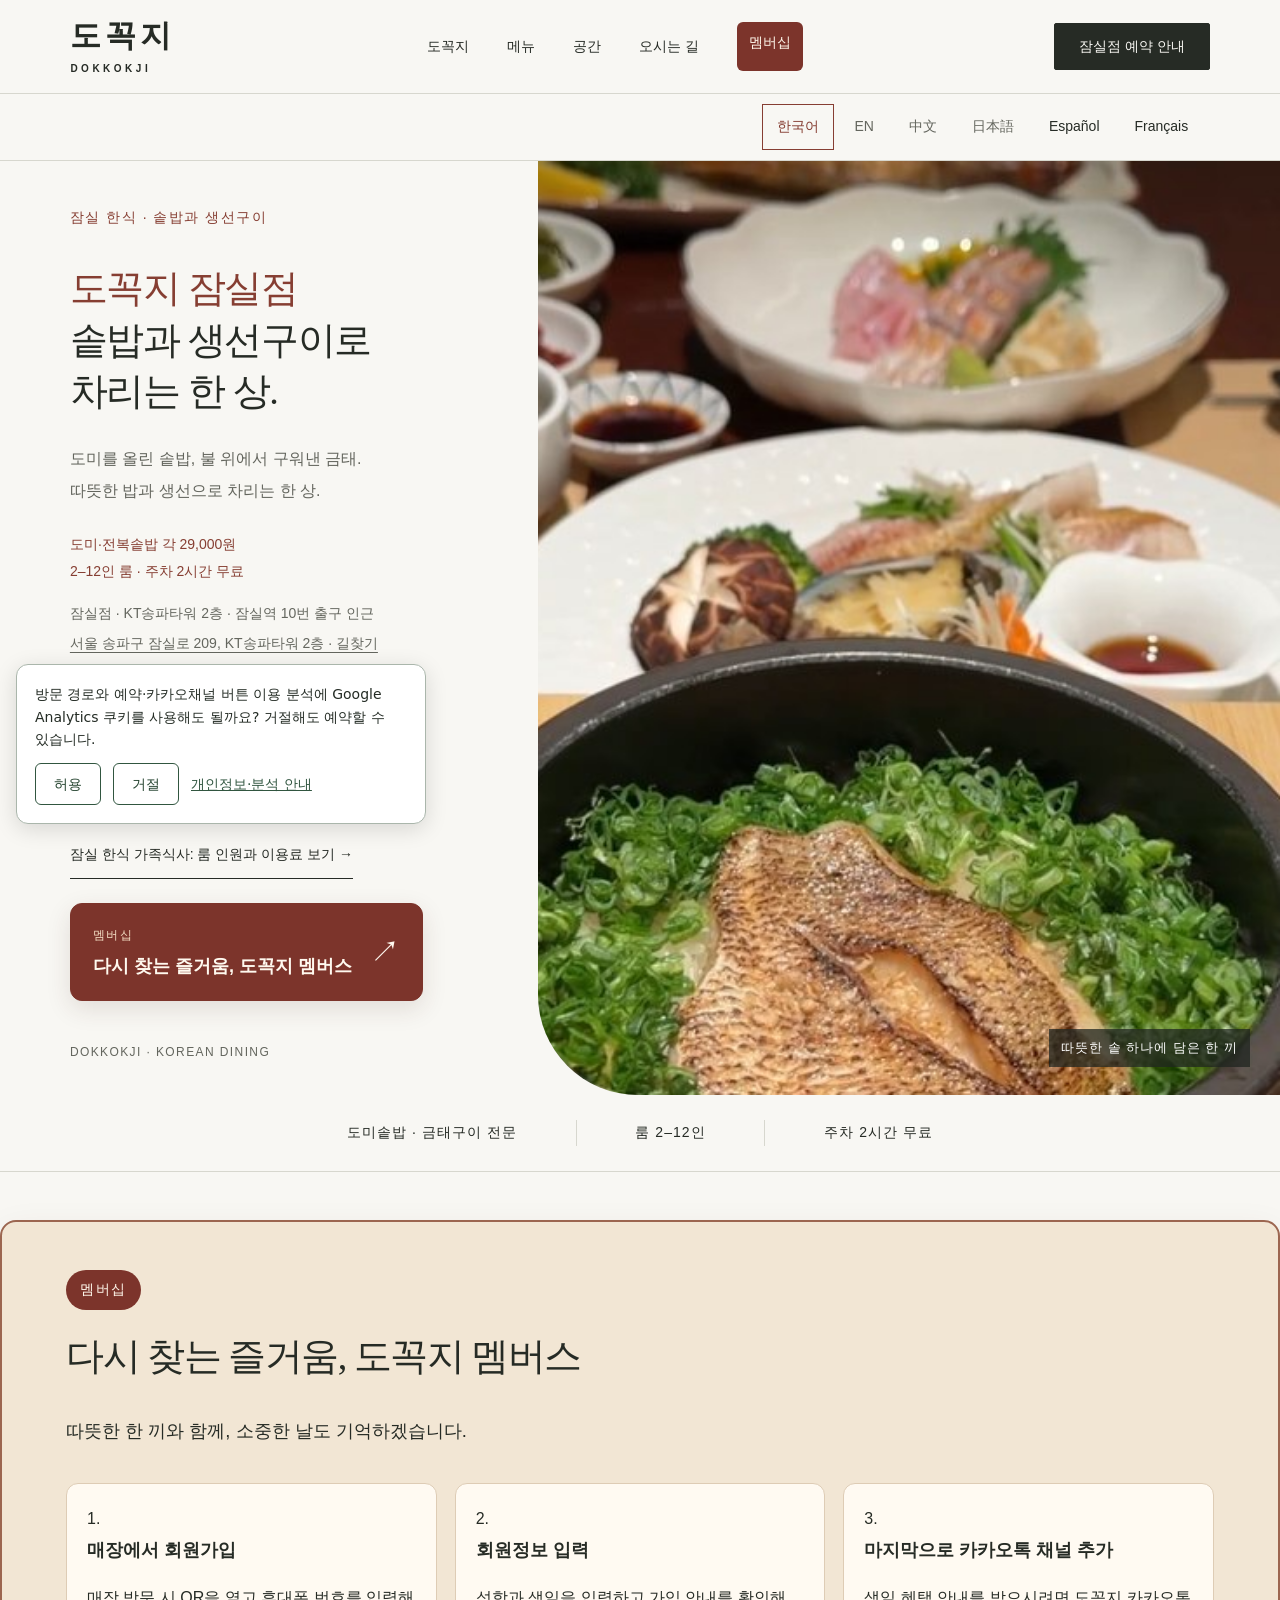
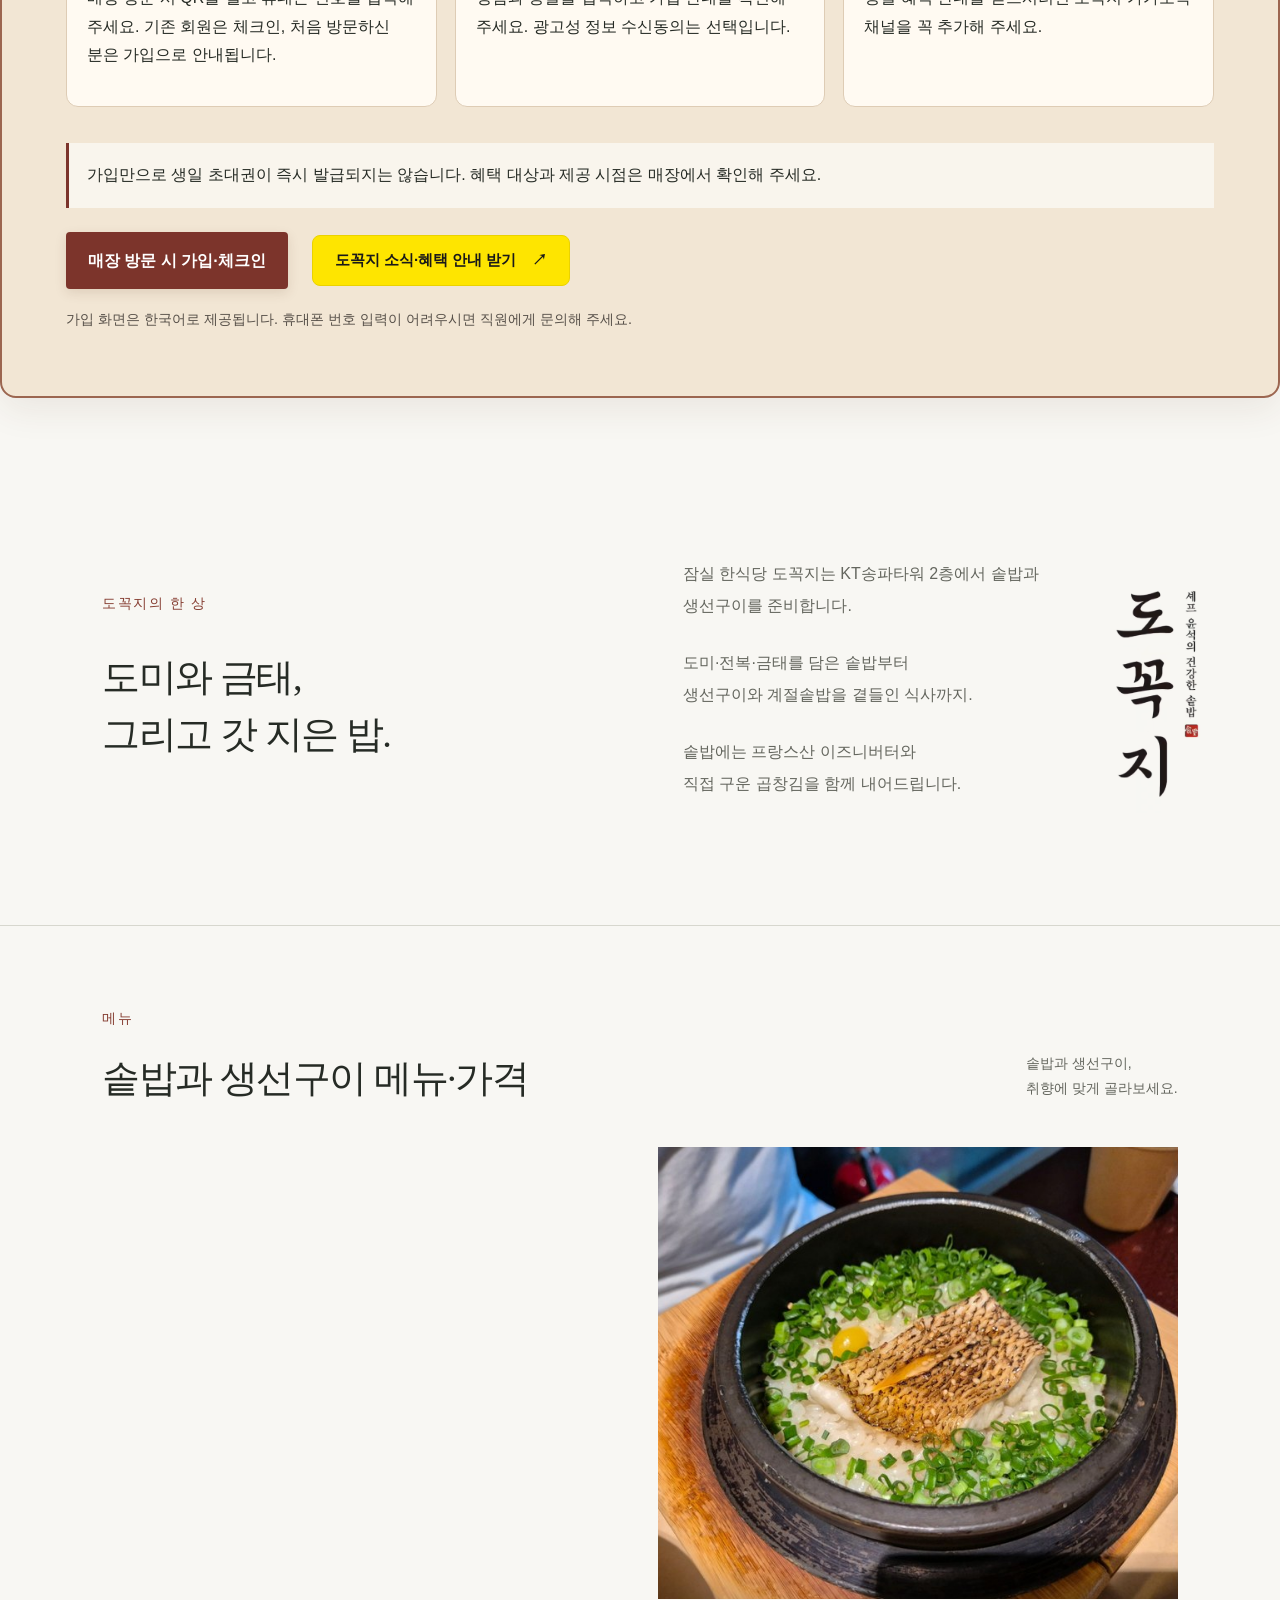
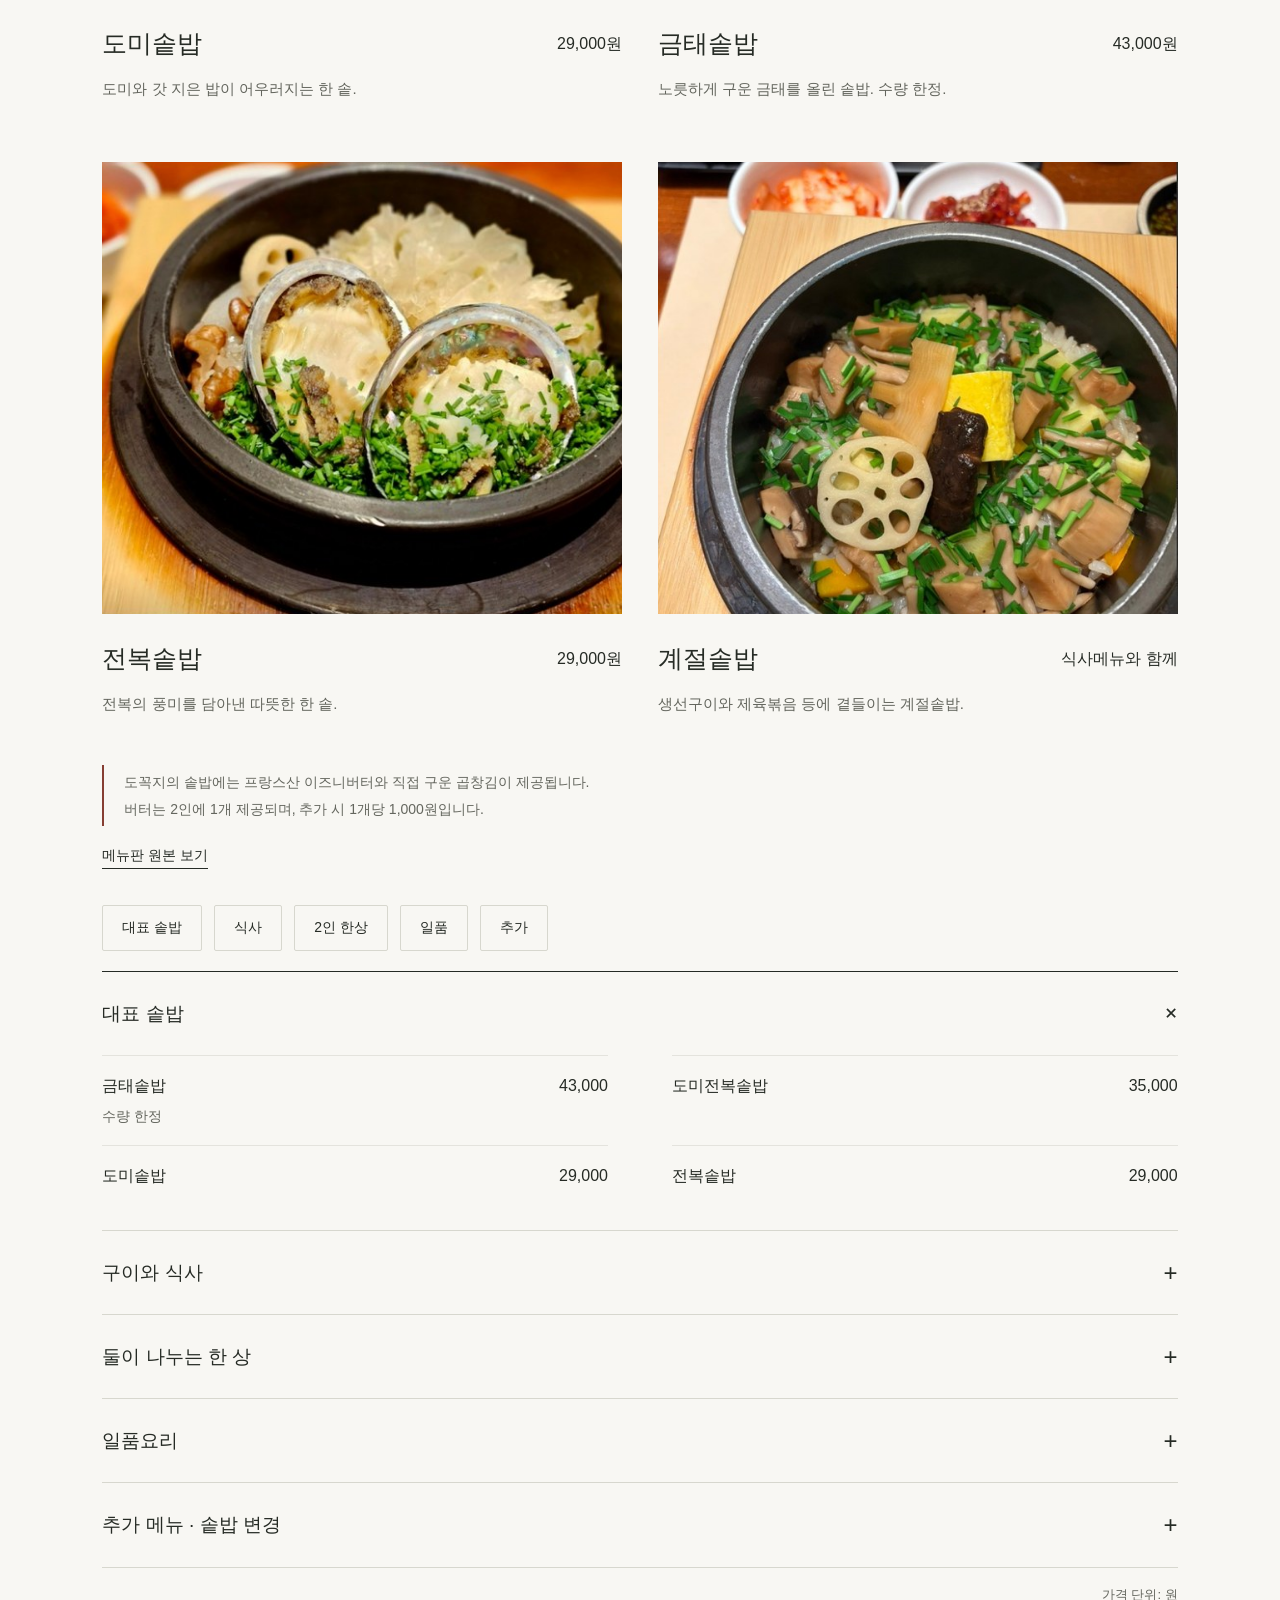
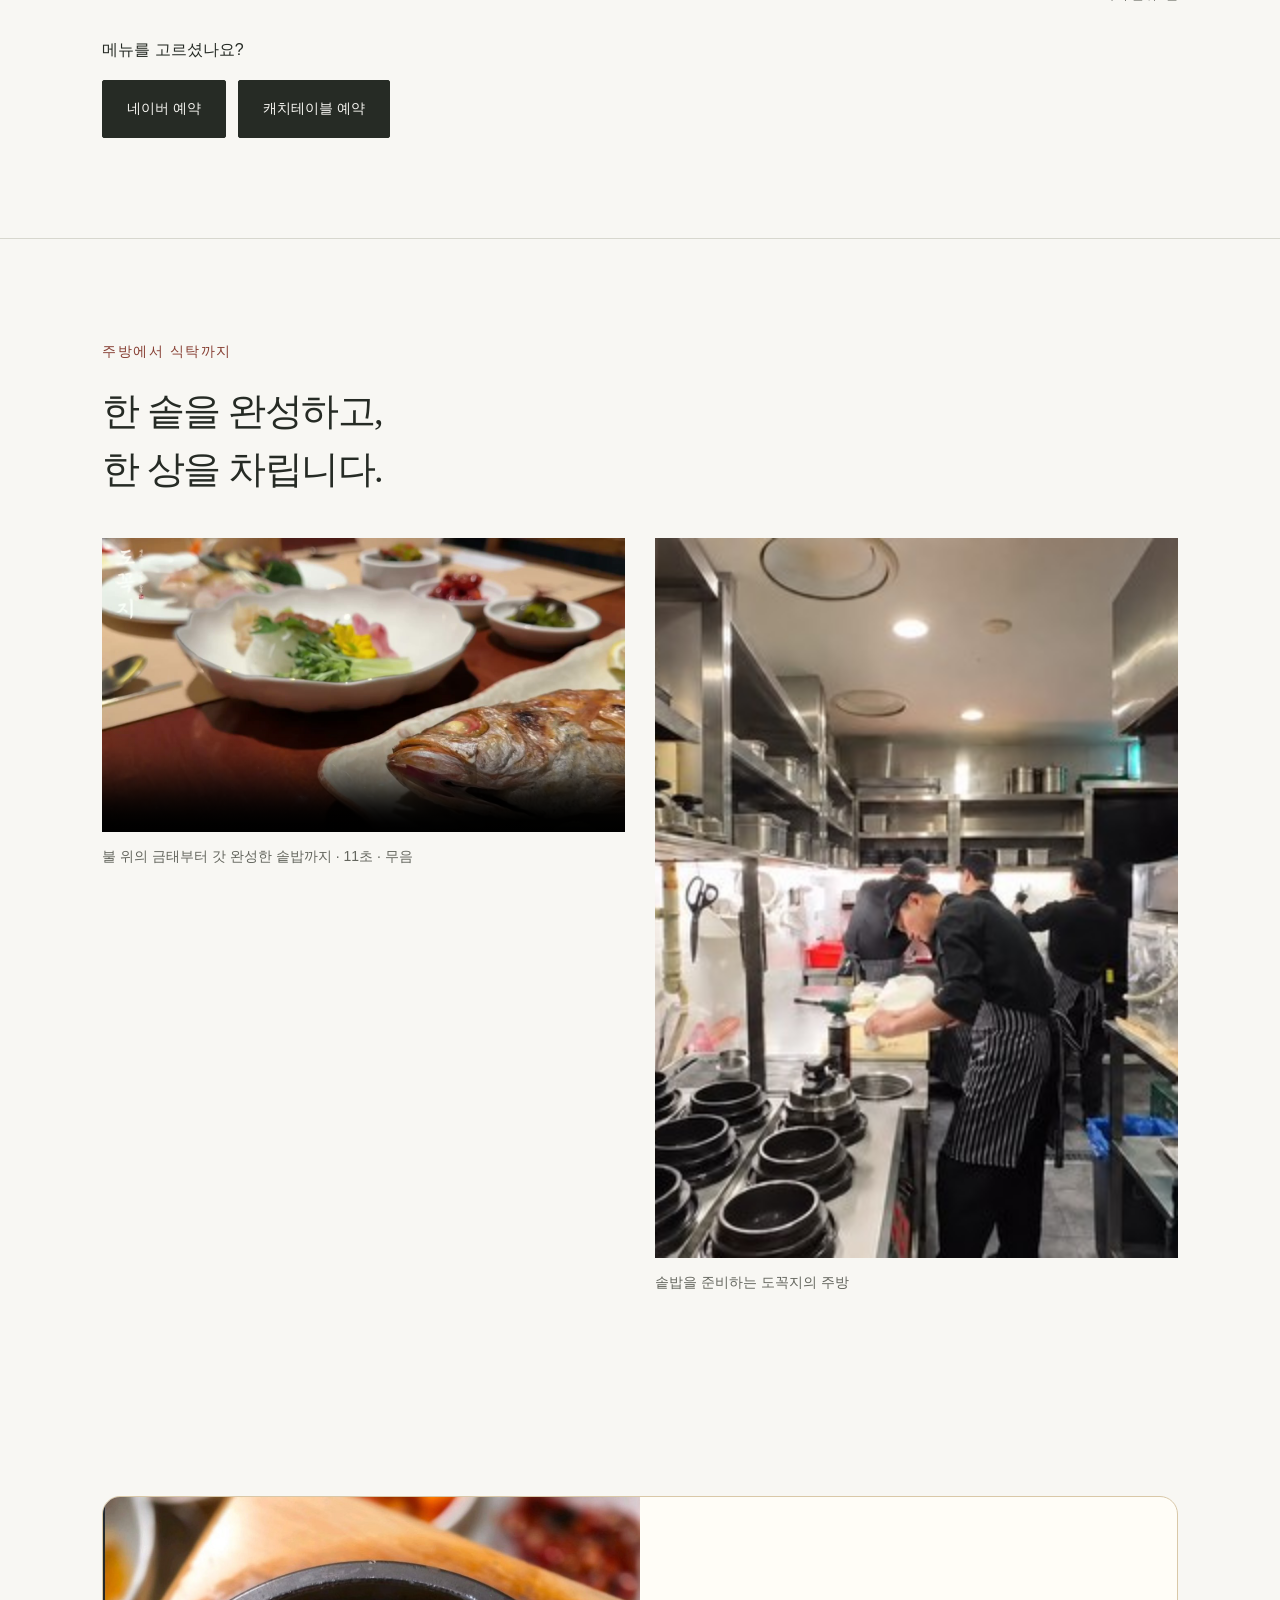
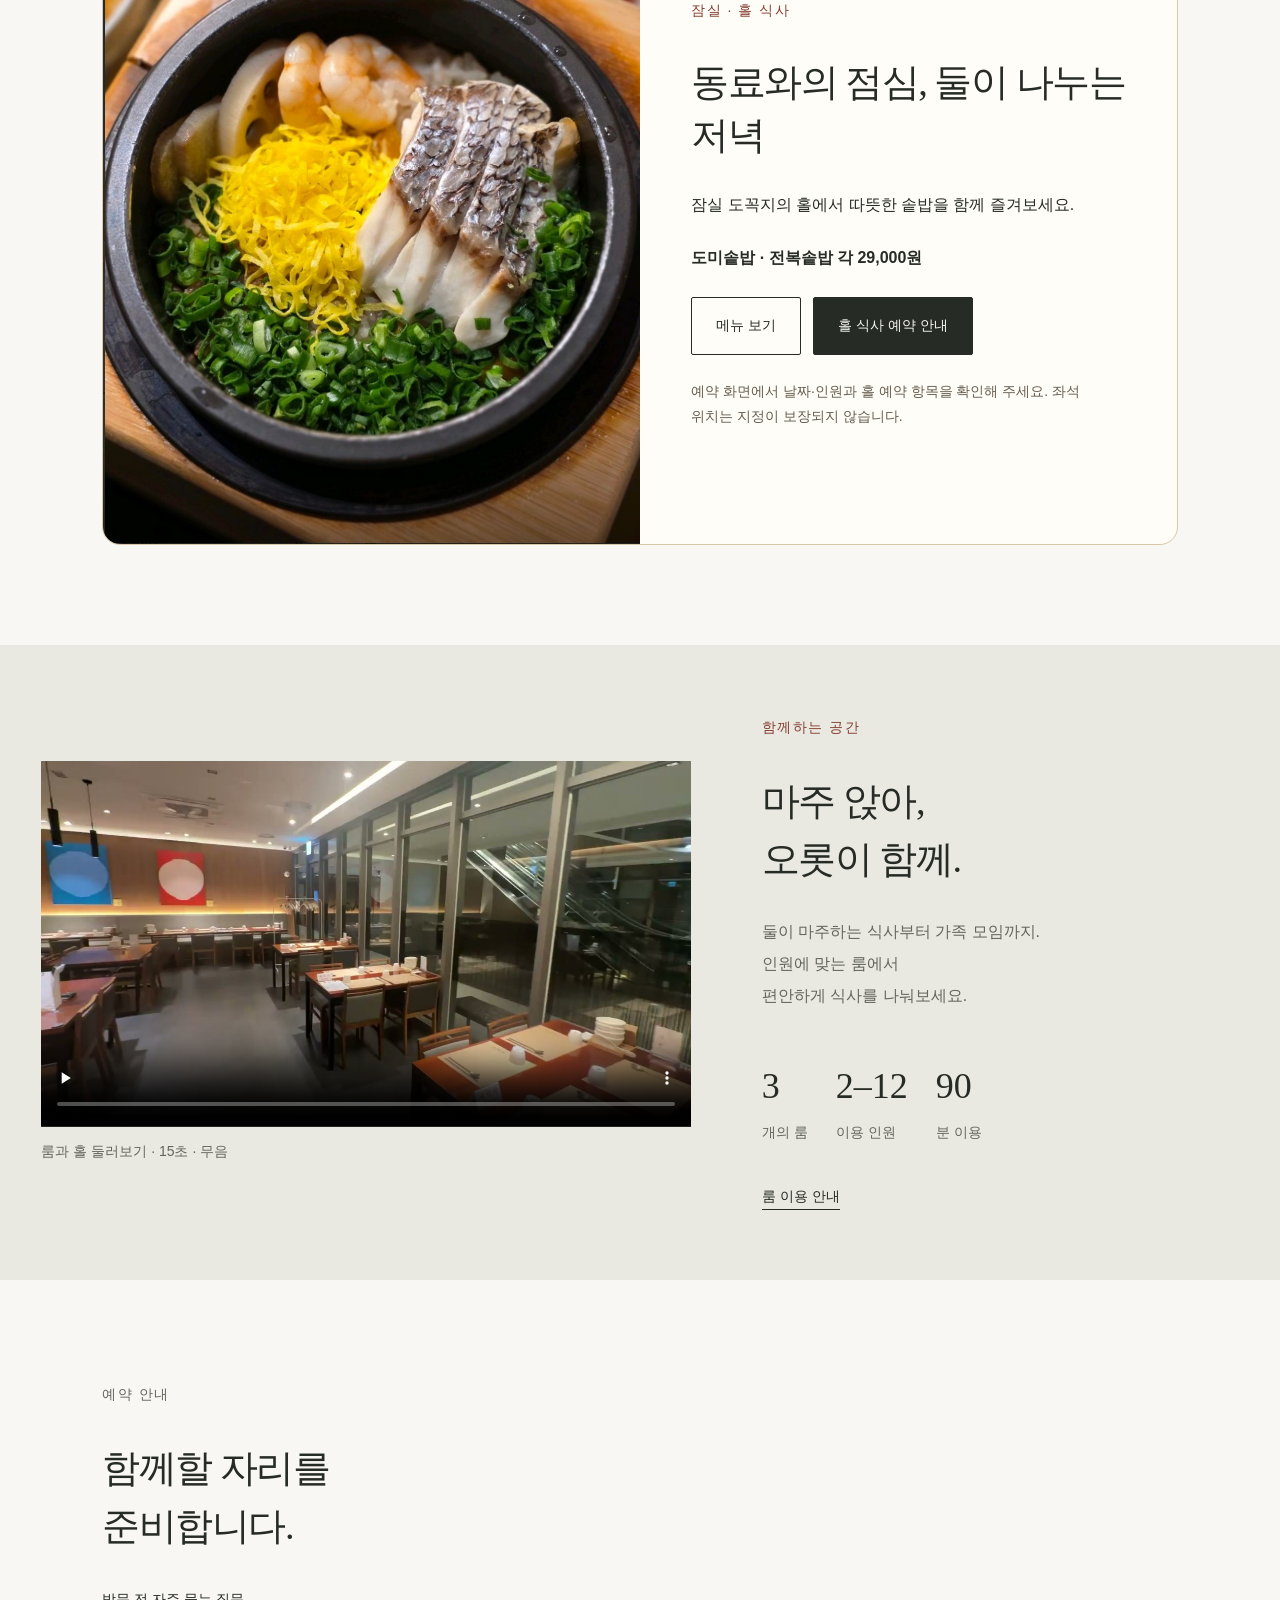
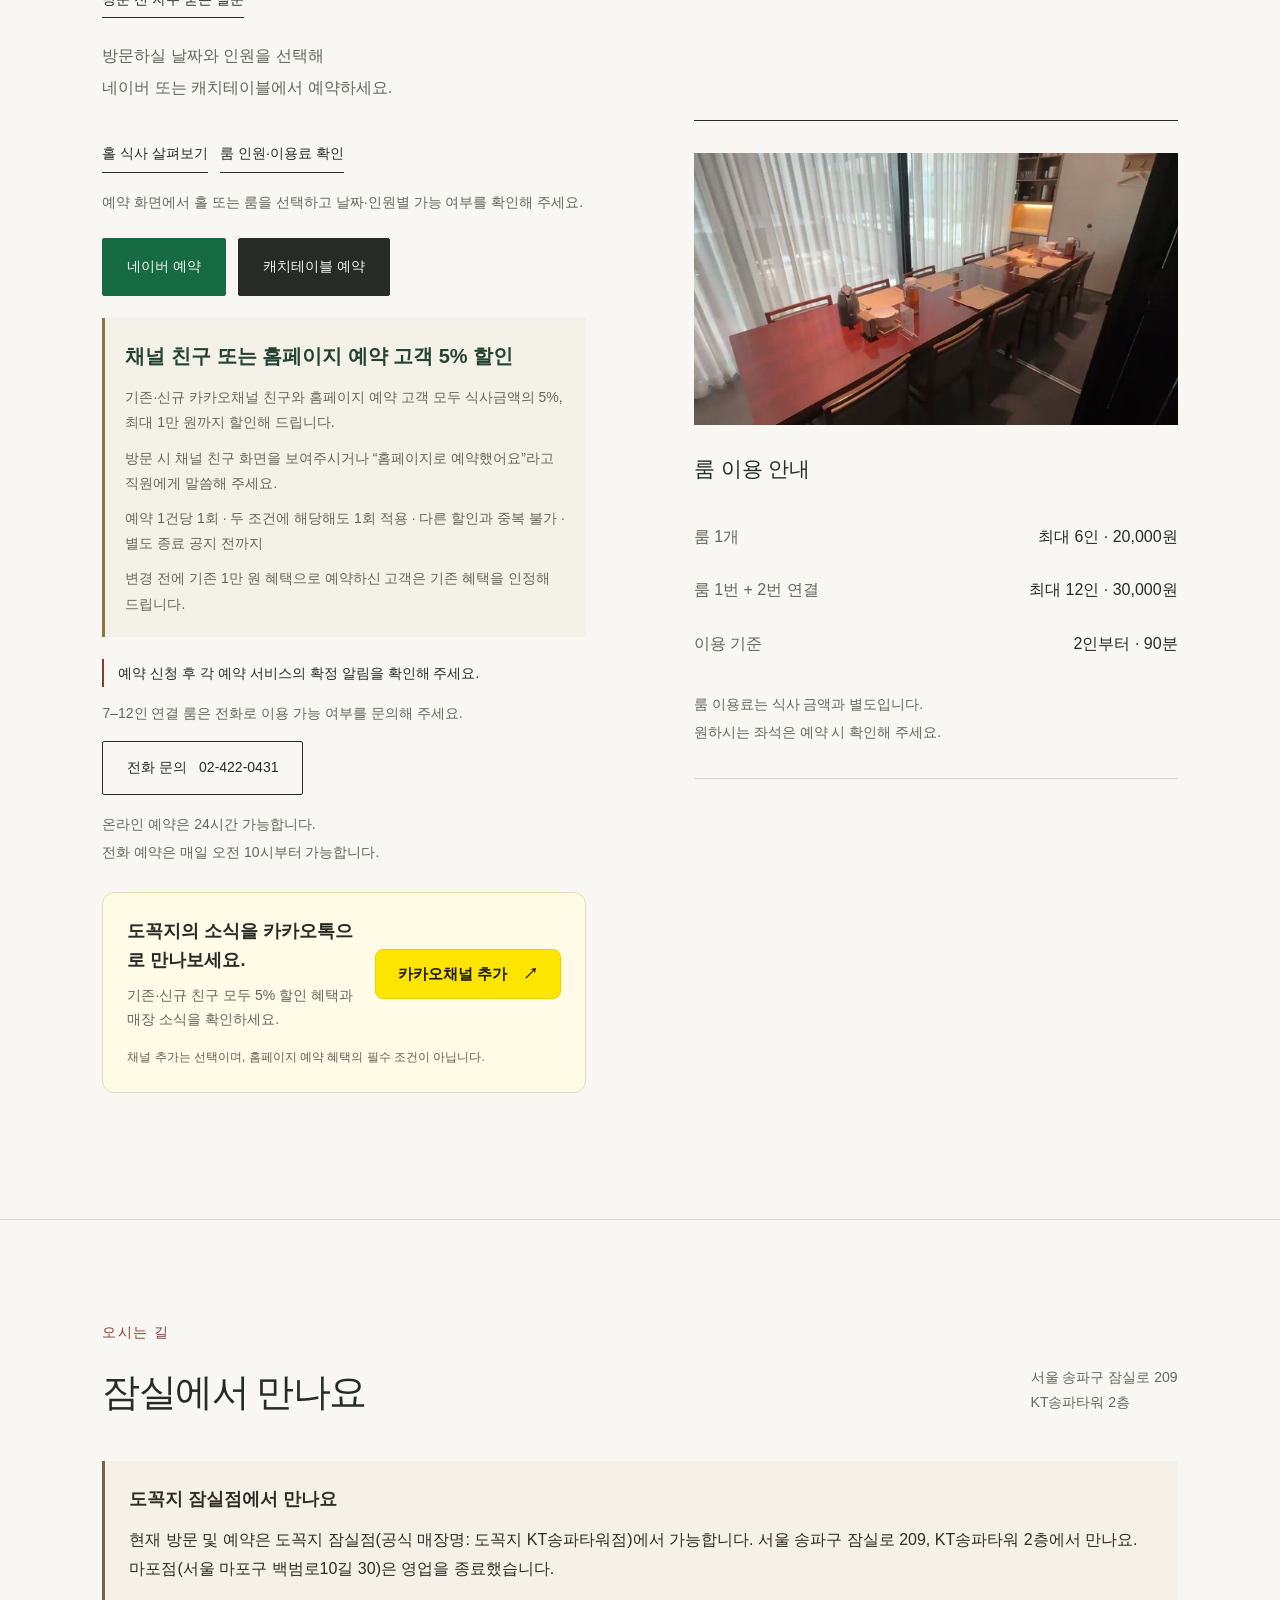
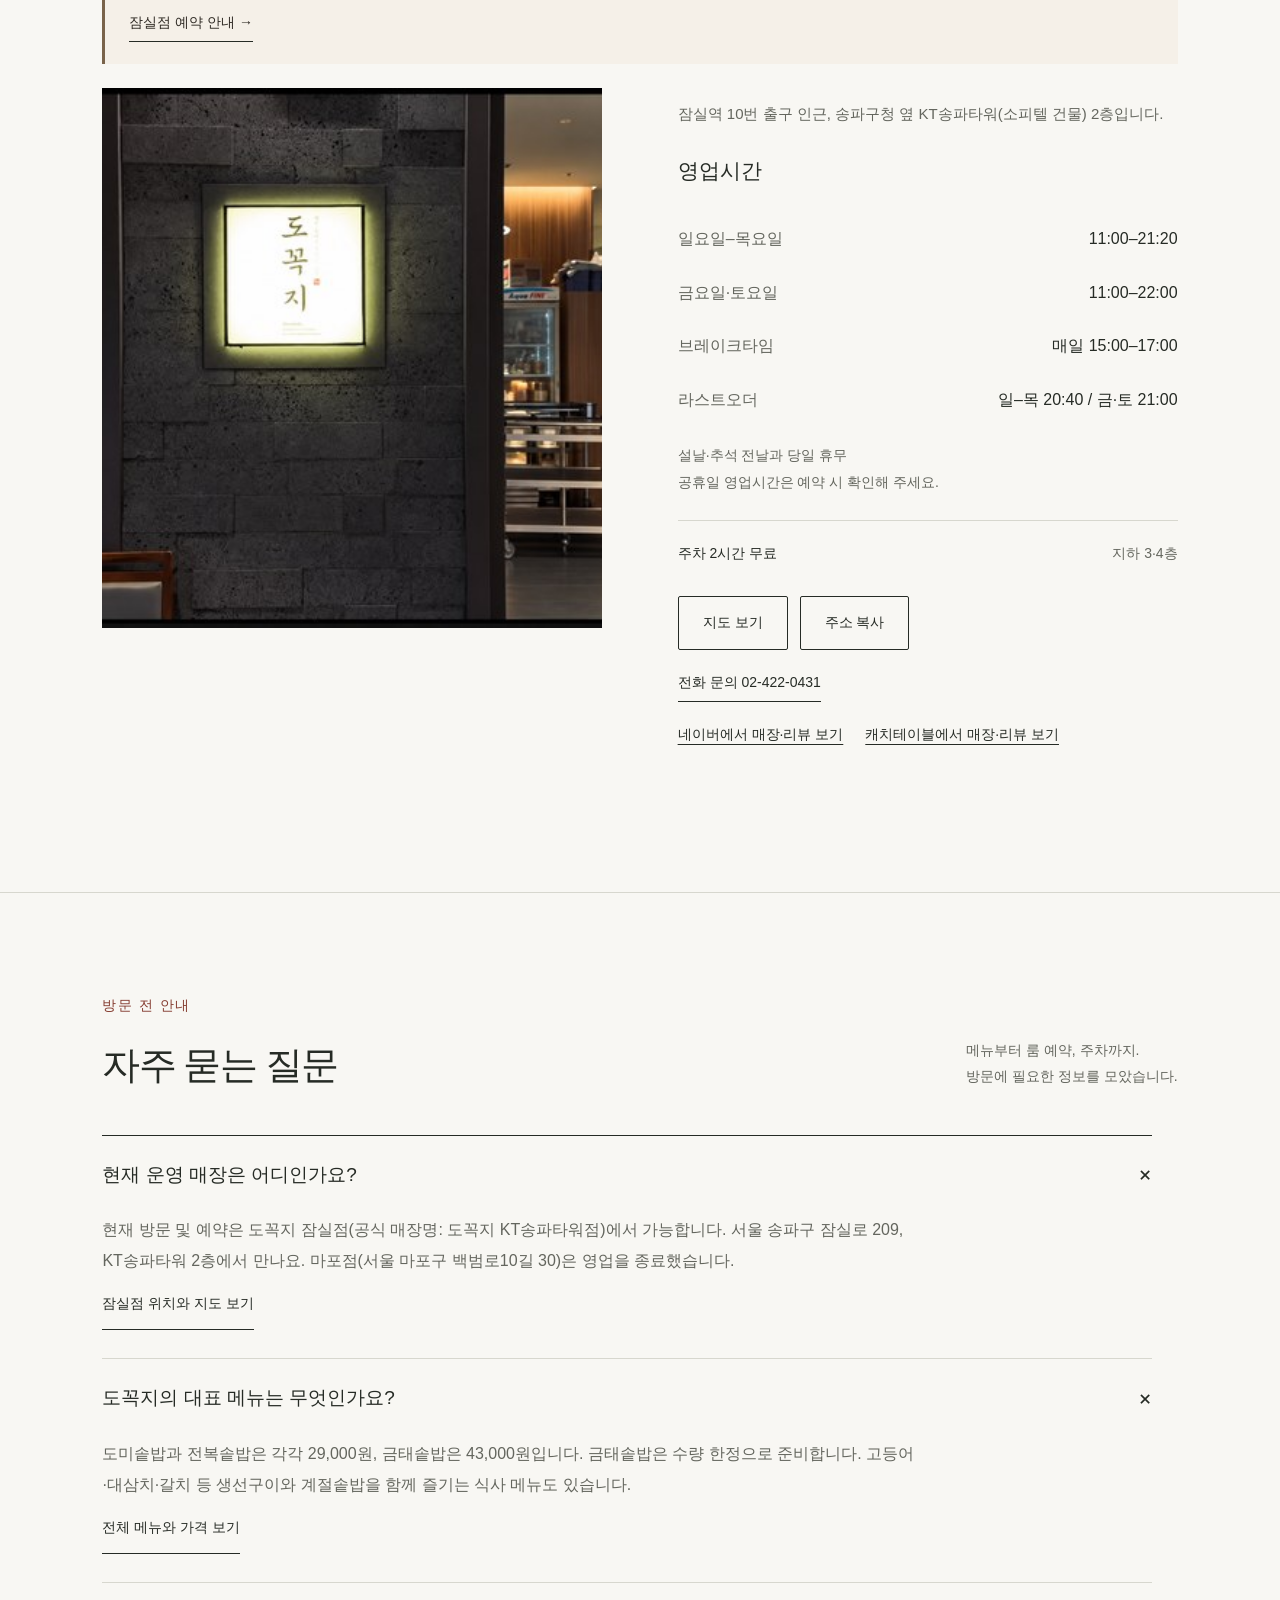
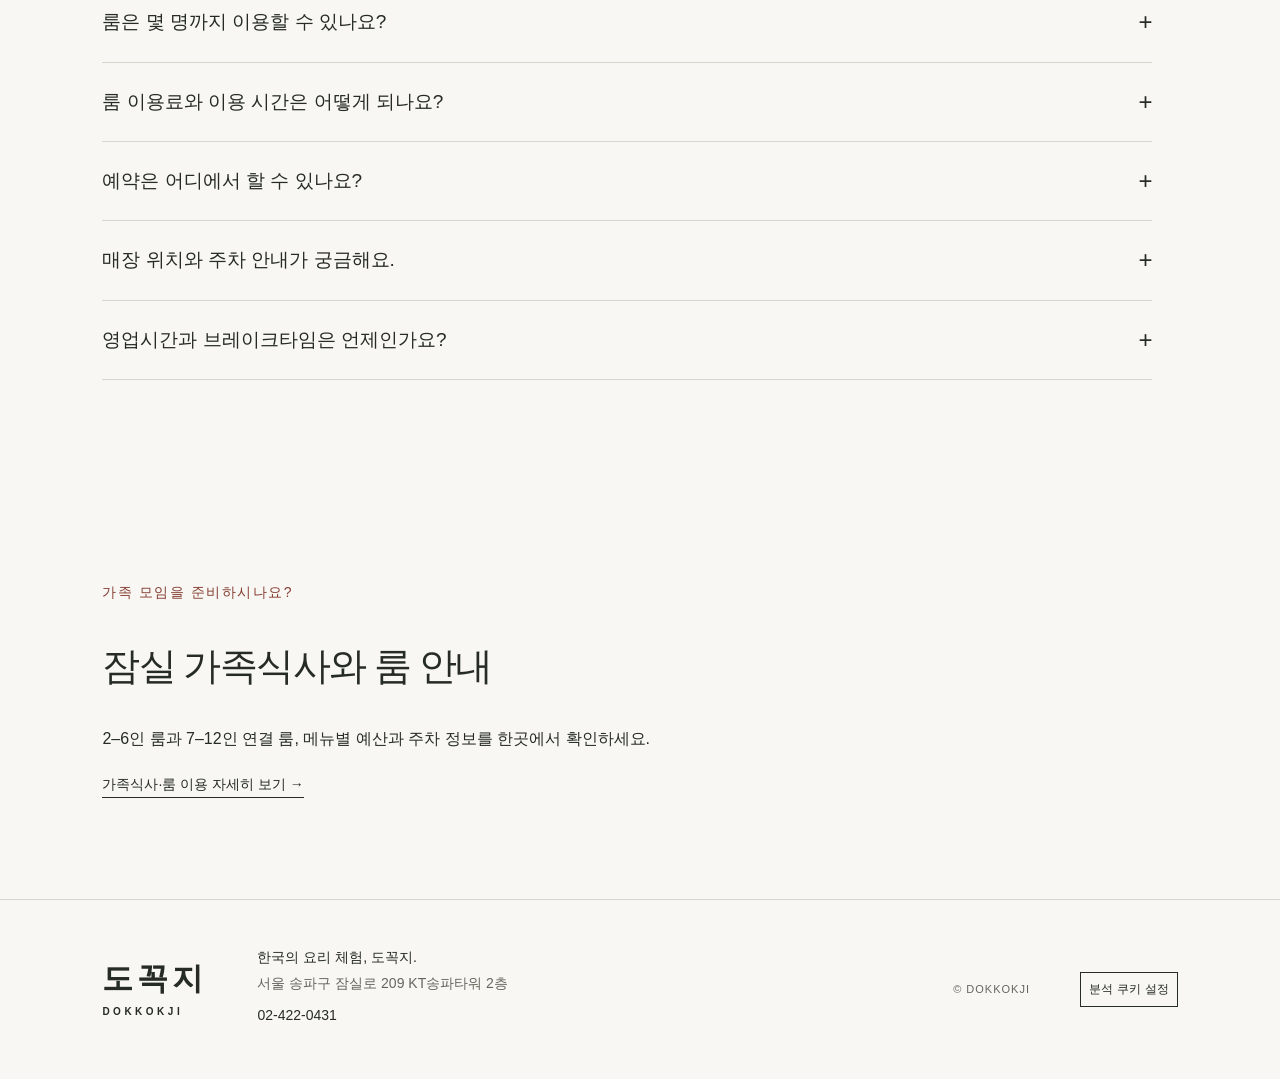
==== index.html @ 06dabf09 "Import dokkokji.com static site from Sites source (geo-site c2a2ed5, version 43) Co-Authored-By: Cla" ====
<!doctype html>
<html lang="ko">
<head>
<meta charset="UTF-8"><meta name="viewport" content="width=device-width, initial-scale=1">
<title>도꼭지 잠실점 | 솥밥·생선구이·룸 예약 · KT송파타워</title>
<meta name="description" content="도꼭지 잠실점(공식 매장명: KT송파타워점). 잠실역 10번 출구 인근, 잠실로 209 KT송파타워 2층. 솥밥·생선구이, 2–12인 룸, 주차 2시간 무료. 메뉴·가격과 네이버·캐치테이블 예약 안내.">
<meta name="google-site-verification" content="Vu-3N11SgKfQvH29XnWXmDh3lyxsL-SD8SIaQmwFXho">
<meta name="naver-site-verification" content="662a22f85c1d32d7477640e4b5ee16354c2f4d14">
<meta name="naver-site-verification" content="190e2471f918f8c453615e11dd04787824fd91c0">
<meta name="theme-color" content="#f5f3ee">

<link rel="stylesheet" href="style.css?v=20261025-search-flow">
<link rel="canonical" href="https://dokkokji.com/">
<meta property="og:type" content="website">
<meta property="og:site_name" content="도꼭지">
<meta property="og:title" content="도꼭지 잠실점 | 솥밥·생선구이·룸 예약 · KT송파타워">
<meta property="og:description" content="도꼭지 잠실점(공식 매장명: KT송파타워점). 잠실역 10번 출구 인근, 잠실로 209 KT송파타워 2층. 솥밥·생선구이, 2–12인 룸, 주차 2시간 무료. 메뉴·가격과 네이버·캐치테이블 예약 안내.">
<meta property="og:url" content="https://dokkokji.com/">
<meta property="og:image" content="https://dokkokji.com/assets/hero-optimized.jpg">
<meta property="og:locale" content="ko_KR">
<script type="application/ld+json">{
  "@context": "https://schema.org",
  "@graph": [
    {
      "@type": "WebPage",
      "@id": "https://dokkokji.com/#webpage",
      "url": "https://dokkokji.com/",
      "name": "도꼭지 잠실점 | 솥밥·생선구이·룸 예약 · KT송파타워",
      "inLanguage": "ko",
      "isPartOf": {
        "@id": "https://dokkokji.com/#website"
      },
      "about": {
        "@id": "https://dokkokji.com/#restaurant"
      }
    },
    {
      "@type": "WebSite",
      "@id": "https://dokkokji.com/#website",
      "url": "https://dokkokji.com/",
      "name": "도꼭지",
      "alternateName": "DOKKOKJI",
      "inLanguage": [
        "ko",
        "en",
        "ja",
        "zh-Hans",
        "es",
        "fr"
      ]
    },
    {
      "@type": "Restaurant",
      "@id": "https://dokkokji.com/#restaurant",
      "name": "도꼭지",
      "alternateName": [
        "DOKKOKJI",
        "도꼭지 KT송파타워점"
      ],
      "url": "https://dokkokji.com/",
      "image": "https://dokkokji.com/assets/hero-optimized.jpg",
      "description": "잠실 한식당 도꼭지. 서울 잠실 KT송파타워 2층에서 도미·전복·금태 솥밥과 생선구이를 준비하며, 2–12인 룸과 주차 2시간 무료 혜택을 제공합니다.",
      "servesCuisine": "한식",
      "address": {
        "@type": "PostalAddress",
        "streetAddress": "잠실로 209 KT송파타워 2층",
        "addressLocality": "송파구",
        "addressRegion": "서울특별시",
        "postalCode": "05552",
        "addressCountry": "KR"
      },
      "menu": "https://dokkokji.com/#menu",
      "hasMap": "https://place.map.kakao.com/1709637542",
      "acceptsReservations": true,
      "openingHoursSpecification": [
        {
          "@type": "OpeningHoursSpecification",
          "dayOfWeek": [
            "Monday",
            "Tuesday",
            "Wednesday",
            "Thursday",
            "Friday",
            "Saturday",
            "Sunday"
          ],
          "opens": "11:00",
          "closes": "15:00"
        },
        {
          "@type": "OpeningHoursSpecification",
          "dayOfWeek": [
            "Sunday",
            "Monday",
            "Tuesday",
            "Wednesday",
            "Thursday"
          ],
          "opens": "17:00",
          "closes": "21:20"
        },
        {
          "@type": "OpeningHoursSpecification",
          "dayOfWeek": [
            "Friday",
            "Saturday"
          ],
          "opens": "17:00",
          "closes": "22:00"
        }
      ],
      "hasMenu": {
        "@id": "https://dokkokji.com/#menu"
      },
      "telephone": "+82-2-422-0431",
      "sameAs": [
        "https://m.place.naver.com/restaurant/1516910163/home",
        "https://app.catchtable.co.kr/ct/shop/dokkokji_songpatower",
        "https://place.map.kakao.com/1709637542",
        "https://pf.kakao.com/_xhxnsNG"
      ]
    },
    {
      "@type": "Menu",
      "@id": "https://dokkokji.com/#menu",
      "url": "https://dokkokji.com/#menu",
      "name": "도꼭지 메뉴",
      "inLanguage": "ko",
      "hasMenuSection": [
        {
          "@type": "MenuSection",
          "@id": "https://dokkokji.com/#rice-menu",
          "name": "대표 솥밥",
          "hasMenuItem": [
            {
              "@type": "MenuItem",
              "name": "금태솥밥",
              "offers": {
                "@type": "Offer",
                "price": "43000",
                "priceCurrency": "KRW"
              },
              "description": "수량 한정"
            },
            {
              "@type": "MenuItem",
              "name": "도미전복솥밥",
              "offers": {
                "@type": "Offer",
                "price": "35000",
                "priceCurrency": "KRW"
              }
            },
            {
              "@type": "MenuItem",
              "name": "도미솥밥",
              "offers": {
                "@type": "Offer",
                "price": "29000",
                "priceCurrency": "KRW"
              }
            },
            {
              "@type": "MenuItem",
              "name": "전복솥밥",
              "offers": {
                "@type": "Offer",
                "price": "29000",
                "priceCurrency": "KRW"
              }
            }
          ]
        },
        {
          "@type": "MenuSection",
          "@id": "https://dokkokji.com/#meal-menu",
          "name": "구이와 식사",
          "hasMenuItem": [
            {
              "@type": "MenuItem",
              "name": "고등어구이 + 계절솥밥",
              "offers": {
                "@type": "Offer",
                "price": "29000",
                "priceCurrency": "KRW"
              }
            },
            {
              "@type": "MenuItem",
              "name": "대삼치구이 + 계절솥밥",
              "offers": {
                "@type": "Offer",
                "price": "31000",
                "priceCurrency": "KRW"
              }
            },
            {
              "@type": "MenuItem",
              "name": "명란구이 + 계절솥밥",
              "offers": {
                "@type": "Offer",
                "price": "30000",
                "priceCurrency": "KRW"
              }
            },
            {
              "@type": "MenuItem",
              "name": "제육볶음 + 계절솥밥",
              "offers": {
                "@type": "Offer",
                "price": "29000",
                "priceCurrency": "KRW"
              }
            },
            {
              "@type": "MenuItem",
              "name": "국내산 갈치구이 + 계절솥밥",
              "offers": {
                "@type": "Offer",
                "price": "49000",
                "priceCurrency": "KRW"
              }
            },
            {
              "@type": "MenuItem",
              "name": "낙지볶음 + 계절솥밥",
              "offers": {
                "@type": "Offer",
                "price": "34000",
                "priceCurrency": "KRW"
              }
            }
          ]
        },
        {
          "@type": "MenuSection",
          "@id": "https://dokkokji.com/#share-menu",
          "name": "둘이 나누는 한 상",
          "hasMenuItem": [
            {
              "@type": "MenuItem",
              "name": "금태구이·제육 한상",
              "offers": {
                "@type": "Offer",
                "price": "95000",
                "priceCurrency": "KRW"
              },
              "description": "금태구이 1미 + 제육볶음 + 계절솥밥 2개"
            },
            {
              "@type": "MenuItem",
              "name": "금태구이·낙지 한상",
              "offers": {
                "@type": "Offer",
                "price": "108000",
                "priceCurrency": "KRW"
              },
              "description": "금태구이 1미 + 낙지볶음 + 계절솥밥 2개"
            }
          ]
        },
        {
          "@type": "MenuSection",
          "@id": "https://dokkokji.com/#dish-menu",
          "name": "일품요리",
          "hasMenuItem": [
            {
              "@type": "MenuItem",
              "name": "계절회 5종 A",
              "offers": {
                "@type": "Offer",
                "price": "70000",
                "priceCurrency": "KRW"
              },
              "description": "저녁 · 수량 한정"
            },
            {
              "@type": "MenuItem",
              "name": "계절회 5종 B",
              "offers": {
                "@type": "Offer",
                "price": "80000",
                "priceCurrency": "KRW"
              },
              "description": "저녁 · 수량 한정"
            },
            {
              "@type": "MenuItem",
              "name": "국내산갈치 매콤한조림",
              "offers": {
                "@type": "Offer",
                "price": "72000",
                "priceCurrency": "KRW"
              }
            },
            {
              "@type": "MenuItem",
              "name": "도미머리조림",
              "offers": {
                "@type": "Offer",
                "price": "48000",
                "priceCurrency": "KRW"
              }
            },
            {
              "@type": "MenuItem",
              "name": "금태조림",
              "offers": {
                "@type": "Offer",
                "price": "80000",
                "priceCurrency": "KRW"
              }
            },
            {
              "@type": "MenuItem",
              "name": "금태구이",
              "offers": {
                "@type": "Offer",
                "price": "75000",
                "priceCurrency": "KRW"
              }
            }
          ],
          "description": "일품메뉴에는 솥밥이 포함되지 않습니다."
        },
        {
          "@type": "MenuSection",
          "@id": "https://dokkokji.com/#extra-menu",
          "name": "추가 메뉴 · 솥밥 변경",
          "hasMenuItem": [
            {
              "@type": "MenuItem",
              "name": "고등어구이",
              "offers": {
                "@type": "Offer",
                "price": "14000",
                "priceCurrency": "KRW"
              }
            },
            {
              "@type": "MenuItem",
              "name": "대삼치구이",
              "offers": {
                "@type": "Offer",
                "price": "19000",
                "priceCurrency": "KRW"
              }
            },
            {
              "@type": "MenuItem",
              "name": "국내산 갈치구이",
              "offers": {
                "@type": "Offer",
                "price": "39000",
                "priceCurrency": "KRW"
              },
              "description": "제주은갈치·목포먹갈치"
            },
            {
              "@type": "MenuItem",
              "name": "명란구이",
              "offers": {
                "@type": "Offer",
                "price": "17000",
                "priceCurrency": "KRW"
              }
            },
            {
              "@type": "MenuItem",
              "name": "낙지볶음",
              "offers": {
                "@type": "Offer",
                "price": "23000",
                "priceCurrency": "KRW"
              }
            },
            {
              "@type": "MenuItem",
              "name": "제육볶음",
              "offers": {
                "@type": "Offer",
                "price": "14000",
                "priceCurrency": "KRW"
              }
            },
            {
              "@type": "MenuItem",
              "name": "계절솥밥",
              "offers": {
                "@type": "Offer",
                "price": "10000",
                "priceCurrency": "KRW"
              }
            }
          ],
          "description": "추가메뉴는 대표·식사·일품 메뉴 주문 후 이용하실 수 있습니다. 갈치·낙지·금태한상 솥밥 변경: 전복·도미 +15,000원 / 도미전복 +19,000원 / 금태 +30,000원"
        }
      ]
    },
    {
      "@type": "FAQPage",
      "@id": "https://dokkokji.com/#faq",
      "inLanguage": "ko",
      "mainEntity": [
        {
          "@type": "Question",
          "name": "현재 운영 매장은 어디인가요?",
          "acceptedAnswer": {
            "@type": "Answer",
            "text": "현재 방문 및 예약은 도꼭지 잠실점(공식 매장명: 도꼭지 KT송파타워점)에서 가능합니다. 서울 송파구 잠실로 209, KT송파타워 2층에서 만나요. 마포점(서울 마포구 백범로10길 30)은 영업을 종료했습니다."
          }
        },
        {
          "@type": "Question",
          "name": "도꼭지의 대표 메뉴는 무엇인가요?",
          "acceptedAnswer": {
            "@type": "Answer",
            "text": "도미솥밥과 전복솥밥은 각각 29,000원, 금태솥밥은 43,000원입니다. 금태솥밥은 수량 한정으로 준비합니다. 고등어·대삼치·갈치 등 생선구이와 계절솥밥을 함께 즐기는 식사 메뉴도 있습니다."
          }
        },
        {
          "@type": "Question",
          "name": "룸은 몇 명까지 이용할 수 있나요?",
          "acceptedAnswer": {
            "@type": "Answer",
            "text": "룸은 2인부터 이용할 수 있으며, 룸 1개는 최대 6인까지 가능합니다. 룸 1번과 2번을 연결하면 최대 12인까지 함께 식사할 수 있습니다. 원하시는 날짜와 인원의 룸 이용 가능 여부는 예약 시 확인해 주세요."
          }
        },
        {
          "@type": "Question",
          "name": "룸 이용료와 이용 시간은 어떻게 되나요?",
          "acceptedAnswer": {
            "@type": "Answer",
            "text": "룸 1개 이용료는 20,000원, 룸 1번과 2번을 연결하면 30,000원입니다. 룸 이용료는 식사 금액과 별도이며, 이용 시간은 90분입니다."
          }
        },
        {
          "@type": "Question",
          "name": "예약은 어디에서 할 수 있나요?",
          "acceptedAnswer": {
            "@type": "Answer",
            "text": "네이버 예약과 캐치테이블에서 날짜와 인원을 선택해 예약할 수 있습니다. 온라인 예약은 24시간, 전화 예약은 매일 오전 10시부터 가능합니다. 예약 신청 후 각 예약 서비스의 확정 알림을 확인해 주세요. 7–12인 연결 룸은 전화로 이용 가능 여부를 문의해 주세요. 전화 문의: 02-422-0431."
          }
        },
        {
          "@type": "Question",
          "name": "매장 위치와 주차 안내가 궁금해요.",
          "acceptedAnswer": {
            "@type": "Answer",
            "text": "도꼭지는 서울 송파구 잠실로 209, KT송파타워 2층에 있습니다. KT송파타워 주차장을 이용하시면 주차 2시간을 무료로 제공합니다."
          }
        },
        {
          "@type": "Question",
          "name": "영업시간과 브레이크타임은 언제인가요?",
          "acceptedAnswer": {
            "@type": "Answer",
            "text": "일요일부터 목요일은 11:00–21:20, 금요일과 토요일은 11:00–22:00에 운영합니다. 브레이크타임은 매일 15:00–17:00입니다. 라스트오더는 일–목 20:40, 금·토 21:00이며, 공휴일 영업시간은 예약 시 확인해 주세요."
          }
        }
      ]
    }
  ]
}</script>

<link rel="alternate" hreflang="ko" href="https://dokkokji.com/">
<link rel="alternate" hreflang="es" href="https://dokkokji.com/es">
<link rel="alternate" hreflang="x-default" href="https://dokkokji.com/">
<link rel="alternate" hreflang="fr" href="https://dokkokji.com/fr">
<link rel="shortcut icon" href="https://dokkokji.com/favicon.ico">
<link rel="icon" type="image/png" sizes="192x192" href="https://dokkokji.com/favicon.png">
<link rel="apple-touch-icon" href="https://dokkokji.com/favicon.png">
<link rel="stylesheet" href="/analytics.css?v=20261027">
<link rel="stylesheet" href="/kakao-channel.css">
</head>
<body>
<a class="skip" href="#main">본문으로 바로가기</a>
<header class="header"><a class="wordmark" href="#" aria-label="도꼭지 처음으로">도꼭지<span>DOKKOKJI</span></a><nav aria-label="주요 메뉴"><a href="#story">도꼭지</a><a href="#menu">메뉴</a><a href="#space">공간</a><a href="#visit">오시는 길</a><a href="#membership">멤버십</a></nav><a class="nav-reserve" href="#reservation">잠실점 예약 안내</a></header><nav class="language-switch" aria-label="Language / 언어"><button type="button" data-lang="ko" lang="ko" aria-pressed="true">한국어</button><button type="button" data-lang="en" lang="en" aria-pressed="false">EN</button><button type="button" data-lang="zh" lang="zh-Hans" aria-pressed="false">中文</button><button type="button" data-lang="ja" lang="ja" aria-pressed="false">日本語</button><a href="/es" data-lang="es" lang="es" hreflang="es">Español</a><a href="/fr" lang="fr" hreflang="fr">Français</a></nav><nav class="mobile-nav" aria-label="모바일 바로가기"><a href="#menu">메뉴</a><a href="#space">공간</a><a href="#reservation">잠실점 예약 안내</a><a href="#visit">오시는 길</a></nav>
<main id="main"><section class="hero" aria-labelledby="hero-title"><div class="hero-copy"><p class="eyebrow">잠실 한식 · 솥밥과 생선구이</p><h1 id="hero-title"><em>도꼭지 잠실점</em><br>솥밥과 생선구이로<br>차리는 한 상.</h1><p class="hero-description">도미를 올린 솥밥, 불 위에서 구워낸 금태.<br>따뜻한 밥과 생선으로 차리는 한 상.</p><p class="hero-facts"><span>도미·전복솥밥 각 29,000원</span><br><span>2–12인 룸 · 주차 2시간 무료</span></p><p class="hero-location">잠실점 · KT송파타워 2층 · 잠실역 10번 출구 인근<br><a href="#visit">서울 송파구 잠실로 209, KT송파타워 2층 · 길찾기</a></p><div class="hero-actions"><a class="button primary" href="#reservation">잠실점 예약 안내</a><a class="text-link" href="#menu">도꼭지의 메뉴</a></div><div class="hero-channel"><a class="kakao-channel-button" href="https://pf.kakao.com/_xhxnsNG" target="_blank" rel="noopener">카카오채널 추가 <span aria-hidden="true">↗</span></a><span>매장 소식·혜택 안내 받기</span></div><p class="hero-family"><a class="text-link" href="/family-dining">잠실 한식 가족식사: 룸 인원과 이용료 보기 →</a></p><a class="membership-spotlight" href="#membership"><span class="membership-spotlight-label">멤버십</span><strong>다시 찾는 즐거움, 도꼭지 멤버스</strong><span class="membership-spotlight-arrow" aria-hidden="true">↗</span></a><span class="hero-bottom">DOKKOKJI · KOREAN DINING</span></div><div class="hero-image"><img src="assets/hero-optimized.jpg" srcset="assets/hero-640.jpg 640w, assets/hero-960.jpg 960w, assets/hero-optimized.jpg 1800w" sizes="(max-width: 760px) 94vw, 58vw" decoding="async" alt="도미솥밥과 생선구이, 반찬이 차려진 도꼭지 한 상" fetchpriority="high" width="1800" height="1007"><span class="image-label">따뜻한 솥 하나에 담은 한 끼</span></div></section>
<div class="intro-strip"><span>도미솥밥 · 금태구이 전문</span><span>룸 2–12인</span><span>주차 2시간 무료</span></div>
<section class="section membership-section" id="membership" aria-labelledby="membership-title"><p class="eyebrow">멤버십</p><h2 id="membership-title">다시 찾는 즐거움, 도꼭지 멤버스</h2><p class="membership-intro">따뜻한 한 끼와 함께, 소중한 날도 기억하겠습니다.</p><ol class="membership-steps"><li><h3>매장에서 회원가입</h3><p>매장 방문 시 QR을 열고 휴대폰 번호를 입력해 주세요. 기존 회원은 체크인, 처음 방문하신 분은 가입으로 안내됩니다.</p></li><li><h3>회원정보 입력</h3><p>성함과 생일을 입력하고 가입 안내를 확인해 주세요. 광고성 정보 수신동의는 선택입니다.</p></li><li><h3>마지막으로 카카오톡 채널 추가</h3><p>생일 혜택 안내를 받으시려면 도꼭지 카카오톡 채널을 꼭 추가해 주세요.</p></li></ol><p class="membership-condition">가입만으로 생일 초대권이 즉시 발급되지는 않습니다. 혜택 대상과 제공 시점은 매장에서 확인해 주세요.</p><div class="membership-actions"><a class="membership-primary" href="https://gourmetpass.co.kr/qr" target="_blank" rel="noopener">매장 방문 시 가입·체크인</a><a class="kakao-channel-button" href="https://pf.kakao.com/_xhxnsNG" target="_blank" rel="noopener">도꼭지 소식·혜택 안내 받기 <span aria-hidden="true">↗</span></a></div><p class="membership-language">가입 화면은 한국어로 제공됩니다. 휴대폰 번호 입력이 어려우시면 직원에게 문의해 주세요.</p></section>
<section class="story section" id="story"><div><p class="eyebrow">도꼭지의 한 상</p><h2>도미와 금태,<br>그리고 갓 지은 밥.</h2></div><div class="story-text"><p>잠실 한식당 도꼭지는 KT송파타워 2층에서 솥밥과 생선구이를 준비합니다.</p><p>도미·전복·금태를 담은 솥밥부터<br class="desktop-break"> 생선구이와 계절솥밥을 곁들인 식사까지.</p><p>솥밥에는 프랑스산 이즈니버터와<br class="desktop-break"> 직접 구운 곱창김을 함께 내어드립니다.</p><div class="brand-sign"><img src="assets/logo.png" alt="도꼭지 — 셰프 윤석의 건강한 솥밥" width="709" height="709"></div></div></section>
<section class="menu-section section" id="menu"><div class="section-heading"><div><p class="eyebrow">메뉴</p><h2>솥밥과 생선구이 메뉴·가격</h2></div><p>솥밥과 생선구이,<br>취향에 맞게 골라보세요.</p></div><div class="food-grid rice-gallery">
<article class="food-feature"><div class="rice-photo"><img src="assets/rice-domi-optimized.jpg" srcset="assets/rice-domi-640.jpg 640w, assets/rice-domi-960.jpg 960w, assets/rice-domi-optimized.jpg 1068w" sizes="(max-width: 760px) 86vw, 42vw" decoding="async" alt="도미와 지단을 올린 도미솥밥" loading="lazy" width="1072" height="1288"></div><div class="food-caption"><h3>도미솥밥</h3><span>29,000원</span></div><p>도미와 갓 지은 밥이 어우러지는 한 솥.</p></article>
<article class="food-feature"><div class="rice-photo"><img src="assets/rice-geumtae-optimized.jpg" srcset="assets/rice-geumtae-640.jpg 640w, assets/rice-geumtae-960.jpg 960w, assets/rice-geumtae-optimized.jpg 1345w" sizes="(max-width: 760px) 86vw, 42vw" decoding="async" alt="노릇하게 구운 금태를 올린 금태솥밥" loading="lazy" width="1345" height="1342"></div><div class="food-caption"><h3>금태솥밥</h3><span>43,000원</span></div><p>노릇하게 구운 금태를 올린 솥밥. 수량 한정.</p></article>
<article class="food-feature"><div class="rice-photo"><img src="assets/rice-abalone-optimized.jpg" srcset="assets/rice-abalone-640.jpg 640w, assets/rice-abalone-960.jpg 960w, assets/rice-abalone-optimized.jpg 1524w" sizes="(max-width: 760px) 86vw, 42vw" decoding="async" alt="전복을 올린 전복솥밥" loading="lazy" width="1524" height="1143"></div><div class="food-caption"><h3>전복솥밥</h3><span>29,000원</span></div><p>전복의 풍미를 담아낸 따뜻한 한 솥.</p></article>
<article class="food-feature"><div class="rice-photo"><img src="assets/rice-seasonal-optimized.jpg" srcset="assets/rice-seasonal-640.jpg 640w, assets/rice-seasonal-960.jpg 960w, assets/rice-seasonal-optimized.jpg 1024w" sizes="(max-width: 760px) 86vw, 42vw" decoding="async" alt="버섯과 연근 등 채소를 올린 계절솥밥" loading="lazy" width="1024" height="1351"></div><div class="food-caption"><h3>계절솥밥</h3><span>식사메뉴와 함께</span></div><p>생선구이와 제육볶음 등에 곁들이는 계절솥밥.</p></article>
</div><p class="menu-note">도꼭지의 솥밥에는 프랑스산 이즈니버터와 직접 구운 곱창김이 제공됩니다.<br>버터는 2인에 1개 제공되며, 추가 시 1개당 1,000원입니다.</p><a class="text-link" href="assets/menu-original.png" target="_blank" rel="noopener">메뉴판 원본 보기<span class="sr-only"> (새 창)</span></a><nav class="menu-shortcuts" aria-label="메뉴 종류"><a href="#rice-menu">대표 솥밥</a><a href="#meal-menu">식사</a><a href="#share-menu">2인 한상</a><a href="#dish-menu">일품</a><a href="#extra-menu">추가</a></nav><div class="menu-list"><details id="rice-menu" open><summary><span>대표 솥밥</span><span class="detail-mark" aria-hidden="true">+</span></summary><dl class="menu-items"><div><dt>금태솥밥 <small>수량 한정</small></dt><dd>43,000</dd></div><div><dt>도미전복솥밥</dt><dd>35,000</dd></div><div><dt>도미솥밥</dt><dd>29,000</dd></div><div><dt>전복솥밥</dt><dd>29,000</dd></div></dl></details>
<details id="meal-menu"><summary><span>구이와 식사</span><span class="detail-mark" aria-hidden="true">+</span></summary><dl class="menu-items"><div><dt>고등어구이 + 계절솥밥</dt><dd>29,000</dd></div><div><dt>대삼치구이 + 계절솥밥</dt><dd>31,000</dd></div><div><dt>명란구이 + 계절솥밥</dt><dd>30,000</dd></div><div><dt>제육볶음 + 계절솥밥</dt><dd>29,000</dd></div><div><dt>국내산 갈치구이 + 계절솥밥</dt><dd>49,000</dd></div><div><dt>낙지볶음 + 계절솥밥</dt><dd>34,000</dd></div></dl></details>
<details id="share-menu"><summary><span>둘이 나누는 한 상</span><span class="detail-mark" aria-hidden="true">+</span></summary><dl class="menu-items"><div><dt>금태구이·제육 한상<small>금태구이 1미 + 제육볶음 + 계절솥밥 2개</small></dt><dd>95,000</dd></div><div><dt>금태구이·낙지 한상<small>금태구이 1미 + 낙지볶음 + 계절솥밥 2개</small></dt><dd>108,000</dd></div></dl></details>
<details id="dish-menu"><summary><span>일품요리</span><span class="detail-mark" aria-hidden="true">+</span></summary><dl class="menu-items"><div><dt>계절회 5종 A / B<small>저녁 · 수량 한정</small></dt><dd>70,000 / 80,000</dd></div><div><dt>국내산갈치 매콤한조림</dt><dd>72,000</dd></div><div><dt>도미머리조림</dt><dd>48,000</dd></div><div><dt>금태조림</dt><dd>80,000</dd></div><div><dt>금태구이</dt><dd>75,000</dd></div></dl><p class="menu-note">일품메뉴에는 솥밥이 포함되지 않습니다.</p></details>
<details id="extra-menu"><summary><span>추가 메뉴 · 솥밥 변경</span><span class="detail-mark" aria-hidden="true">+</span></summary><dl class="menu-items"><div><dt>고등어구이</dt><dd>14,000</dd></div><div><dt>대삼치구이</dt><dd>19,000</dd></div><div><dt>국내산 갈치구이<small>제주은갈치·목포먹갈치</small></dt><dd>39,000</dd></div><div><dt>명란구이</dt><dd>17,000</dd></div><div><dt>낙지볶음</dt><dd>23,000</dd></div><div><dt>제육볶음</dt><dd>14,000</dd></div><div><dt>계절솥밥</dt><dd>10,000</dd></div></dl><p class="menu-note">추가메뉴는 대표·식사·일품 메뉴 주문 후 이용하실 수 있습니다.</p><p class="menu-note">갈치·낙지·금태한상 솥밥 변경: 전복·도미 +15,000원 / 도미전복 +19,000원 / 금태 +30,000원</p></details><p class="price-unit">가격 단위: 원</p></div><div class="booking-actions menu-booking" data-placement="menu"><p>메뉴를 고르셨나요?</p><a class="button primary" href="https://m.place.naver.com/restaurant/1516910163/booking" target="_blank" rel="noopener" referrerpolicy="origin">네이버 예약</a><a class="button primary" href="https://app.catchtable.co.kr/ct/shop/dokkokji_songpatower" target="_blank" rel="noopener" referrerpolicy="origin">캐치테이블 예약</a></div></section>
<section id="kitchen" class="photo-story section" aria-label="도꼭지의 음식 사진"><div class="section-heading"><div><p class="eyebrow">주방에서 식탁까지</p><h2>한 솥을 완성하고,<br>한 상을 차립니다.</h2></div></div><div class="photo-pair"><figure><video controls muted playsinline preload="none" poster="assets/food-poster-table-optimized.jpg" aria-label="금태 굽기와 솥밥, 상차림을 담은 11초 무음 영상"><source src="assets/food-story.mp4" type="video/mp4">영상 재생을 지원하지 않는 브라우저입니다.</video><figcaption>불 위의 금태부터 갓 완성한 솥밥까지 · 11초 · 무음</figcaption></figure><figure><img src="assets/kitchen-at-work-clean-v2-optimized.jpg" srcset="assets/kitchen-at-work-clean-v2-640.jpg 640w, assets/kitchen-at-work-clean-v2-960.jpg 960w, assets/kitchen-at-work-clean-v2-optimized.jpg 1672w" sizes="(max-width: 760px) 86vw, 42vw" decoding="async" alt="솥들이 준비된 도꼭지 주방에서 요리하는 모습" loading="lazy" width="1280" height="720"><figcaption>솥밥을 준비하는 도꼭지의 주방</figcaption></figure></div></section><section class="hall-dining section" id="team" aria-labelledby="hall-title"><div class="hall-card"><a class="hall-food" href="#menu"><img src="/assets/rice-domi-optimized.jpg" alt="도미솥밥" width="1067" height="1288" loading="lazy"></a><div class="hall-copy"><p class="eyebrow">잠실 · 홀 식사</p><h2 id="hall-title">동료와의 점심, 둘이 나누는 저녁</h2><p>잠실 도꼭지의 홀에서 따뜻한 솥밥을 함께 즐겨보세요.</p><p class="hall-price">도미솥밥 · 전복솥밥 각 29,000원</p><div class="booking-actions"><a class="button" href="#menu">메뉴 보기</a><a class="button primary" href="#reservation">홀 식사 예약 안내</a></div><p class="hall-note">예약 화면에서 날짜·인원과 홀 예약 항목을 확인해 주세요. 좌석 위치는 지정이 보장되지 않습니다.</p></div></div></section><section class="space-section" id="space"><div class="space-photo"><video controls muted playsinline preload="none" poster="assets/hall-optimized.jpg" aria-label="도꼭지 룸과 홀 둘러보기, 15초 무음 영상"><source src="assets/space-tour.mp4" type="video/mp4">브라우저에서 영상을 재생할 수 없습니다. <a href="assets/space-tour.mp4">공간 영상 보기</a></video><p class="video-caption">룸과 홀 둘러보기 · 15초 · 무음</p></div><div class="space-copy"><p class="eyebrow">함께하는 공간</p><h2>마주 앉아,<br>오롯이 함께.</h2><p>둘이 마주하는 식사부터 가족 모임까지.<br>인원에 맞는 룸에서<br>편안하게 식사를 나눠보세요.</p><div class="room-numbers"><div><strong>3</strong><span>개의 룸</span></div><div><strong>2–12</strong><span>이용 인원</span></div><div><strong>90</strong><span>분 이용</span></div></div><a class="text-link" href="#reservation">룸 이용 안내</a></div></section>
<section class="reservation section" id="reservation"><div><p class="eyebrow">예약 안내</p><h2>함께할 자리를<br>준비합니다.</h2><a class="text-link faq-shortcut" href="#faq">방문 전 자주 묻는 질문</a><p>방문하실 날짜와 인원을 선택해<br>네이버 또는 캐치테이블에서 예약하세요.</p><div class="booking-actions dining-guide"><a class="text-link" href="#team">홀 식사 살펴보기</a><a class="text-link" href="#room-guide">룸 인원·이용료 확인</a></div><p class="reservation-note">예약 화면에서 홀 또는 룸을 선택하고 날짜·인원별 가능 여부를 확인해 주세요.</p><div class="booking-actions"><a class="button primary naver-booking" href="https://m.place.naver.com/restaurant/1516910163/booking" target="_blank" rel="noopener" referrerpolicy="origin">네이버 예약<span class="sr-only"> (새 창)</span></a><a class="button primary" href="https://app.catchtable.co.kr/ct/shop/dokkokji_songpatower" target="_blank" rel="noopener" referrerpolicy="origin">캐치테이블 예약 <span class="sr-only">(새 창)</span></a></div><aside class="website-booking-benefit" aria-label="카카오채널 친구·홈페이지 예약 할인"><strong>채널 친구 또는 홈페이지 예약 고객 5% 할인</strong><p>기존·신규 카카오채널 친구와 홈페이지 예약 고객 모두 식사금액의 5%, 최대 1만 원까지 할인해 드립니다.</p><p>방문 시 채널 친구 화면을 보여주시거나 “홈페이지로 예약했어요”라고 직원에게 말씀해 주세요.</p><p>예약 1건당 1회 · 두 조건에 해당해도 1회 적용 · 다른 할인과 중복 불가 · 별도 종료 공지 전까지</p><p>변경 전에 기존 1만 원 혜택으로 예약하신 고객은 기존 혜택을 인정해 드립니다.</p></aside><p class="booking-confirmation">예약 신청 후 각 예약 서비스의 확정 알림을 확인해 주세요.</p><p class="group-booking">7–12인 연결 룸은 전화로 이용 가능 여부를 문의해 주세요.</p><a class="button phone-link" href="tel:+8224220431"><span>전화 문의</span>&nbsp; 02-422-0431</a><p id="booking-language-note" class="reservation-note"></p><p class="reservation-note">온라인 예약은 24시간 가능합니다.<br>전화 예약은 매일 오전 10시부터 가능합니다.</p><aside class="kakao-channel-card" aria-label="도꼭지 카카오채널"><div><strong>도꼭지의 소식을 카카오톡으로 만나보세요.</strong><p>기존·신규 친구 모두 5% 할인 혜택과 매장 소식을 확인하세요.</p></div><a class="kakao-channel-button" href="https://pf.kakao.com/_xhxnsNG" target="_blank" rel="noopener">카카오채널 추가 <span aria-hidden="true">↗</span></a><small>채널 추가는 선택이며, 홈페이지 예약 혜택의 필수 조건이 아닙니다.</small></aside></div><div class="reservation-info" id="room-guide"><img class="room-photo" src="assets/room-connected-optimized.jpg" srcset="assets/room-connected-640.jpg 640w, assets/room-connected-960.jpg 960w, assets/room-connected-optimized.jpg 1280w" sizes="(max-width: 760px) 86vw, 42vw" decoding="async" alt="창가를 따라 긴 식탁이 놓인 도꼭지 연결 룸" loading="lazy" width="1280" height="720"><h3>룸 이용 안내</h3><dl><div><dt>룸 1개</dt><dd>최대 6인 · 20,000원</dd></div><div><dt>룸 1번 + 2번 연결</dt><dd>최대 12인 · 30,000원</dd></div><div><dt>이용 기준</dt><dd>2인부터 · 90분</dd></div></dl><p>룸 이용료는 식사 금액과 별도입니다.<br>원하시는 좌석은 예약 시 확인해 주세요.</p></div></section>
<section class="visit section" id="visit"><div class="section-heading"><div><p class="eyebrow">오시는 길</p><h2>잠실에서 만나요</h2></div><p>서울 송파구 잠실로 209<br>KT송파타워 2층</p></div><aside class="mapo-notice" aria-label="잠실점 방문 및 마포점 영업 종료 안내"><h3>도꼭지 잠실점에서 만나요</h3><p>현재 방문 및 예약은 도꼭지 잠실점(공식 매장명: 도꼭지 KT송파타워점)에서 가능합니다. 서울 송파구 잠실로 209, KT송파타워 2층에서 만나요. 마포점(서울 마포구 백범로10길 30)은 영업을 종료했습니다.</p><a class="text-link" href="#reservation">잠실점 예약 안내 →</a></aside><div class="visit-grid"><img src="assets/entrance-wide-clean-optimized.jpg" srcset="assets/entrance-wide-clean-640.jpg 640w, assets/entrance-wide-clean-960.jpg 960w, assets/entrance-wide-clean-optimized.jpg 1646w" sizes="(max-width: 760px) 86vw, 42vw" decoding="async" alt="도꼭지 매장 입구와 간판" loading="lazy" width="1800" height="1007"><div class="visit-details"><p class="arrival-note">잠실역 10번 출구 인근, 송파구청 옆 KT송파타워(소피텔 건물) 2층입니다.</p><h3>영업시간</h3><dl><div><dt>일요일–목요일</dt><dd>11:00–21:20</dd></div><div><dt>금요일·토요일</dt><dd>11:00–22:00</dd></div><div><dt>브레이크타임</dt><dd>매일 15:00–17:00</dd></div><div><dt>라스트오더</dt><dd>일–목 20:40 / 금·토 21:00</dd></div></dl><p class="visit-note">설날·추석 전날과 당일 휴무<br>공휴일 영업시간은 예약 시 확인해 주세요.</p><div class="parking"><strong>주차 2시간 무료</strong><span>지하 3·4층</span></div><div class="visit-actions"><a class="button" href="https://place.map.kakao.com/1709637542" target="_blank" rel="noopener noreferrer">지도 보기<span class="sr-only"> (새 창)</span></a><button class="button" id="copy-address" type="button">주소 복사</button></div><a class="text-link visit-phone" href="tel:+8224220431"><span>전화 문의</span> 02-422-0431</a><div class="review-links"><a href="https://m.place.naver.com/restaurant/1516910163/home" target="_blank" rel="noopener noreferrer"><span>네이버에서 매장·리뷰 보기</span><span class="sr-only"> (새 창)</span></a><a href="https://app.catchtable.co.kr/ct/shop/dokkokji_songpatower" target="_blank" rel="noopener" referrerpolicy="origin"><span>캐치테이블에서 매장·리뷰 보기</span><span class="sr-only"> (새 창)</span></a></div><p id="copy-status" class="copy-status" role="status" aria-live="polite"></p></div></div></section>

<section class="faq-section section" id="faq" aria-labelledby="faq-title">
  <div class="section-heading"><div><p class="eyebrow">방문 전 안내</p><h2 id="faq-title">자주 묻는 질문</h2></div><p>메뉴부터 룸 예약, 주차까지.<br>방문에 필요한 정보를 모았습니다.</p></div>
  <div class="faq-list"><details open><summary><span>현재 운영 매장은 어디인가요?</span><span class="detail-mark" aria-hidden="true">+</span></summary><div class="faq-answer"><p>현재 방문 및 예약은 도꼭지 잠실점(공식 매장명: 도꼭지 KT송파타워점)에서 가능합니다. 서울 송파구 잠실로 209, KT송파타워 2층에서 만나요. 마포점(서울 마포구 백범로10길 30)은 영업을 종료했습니다.</p><a class="text-link" href="#visit">잠실점 위치와 지도 보기</a></div></details>
    <details open><summary><span>도꼭지의 대표 메뉴는 무엇인가요?</span><span class="detail-mark" aria-hidden="true">+</span></summary><div class="faq-answer"><p>도미솥밥과 전복솥밥은 각각 29,000원, 금태솥밥은 43,000원입니다. 금태솥밥은 수량 한정으로 준비합니다. 고등어·대삼치·갈치 등 생선구이와 계절솥밥을 함께 즐기는 식사 메뉴도 있습니다.</p><a class="text-link" href="#menu">전체 메뉴와 가격 보기</a></div></details>
    <details><summary><span>룸은 몇 명까지 이용할 수 있나요?</span><span class="detail-mark" aria-hidden="true">+</span></summary><div class="faq-answer"><p>룸은 2인부터 이용할 수 있으며, 룸 1개는 최대 6인까지 가능합니다. 룸 1번과 2번을 연결하면 최대 12인까지 함께 식사할 수 있습니다. 원하시는 날짜와 인원의 룸 이용 가능 여부는 예약 시 확인해 주세요.</p></div></details>
    <details><summary><span>룸 이용료와 이용 시간은 어떻게 되나요?</span><span class="detail-mark" aria-hidden="true">+</span></summary><div class="faq-answer"><p>룸 1개 이용료는 20,000원, 룸 1번과 2번을 연결하면 30,000원입니다. 룸 이용료는 식사 금액과 별도이며, 이용 시간은 90분입니다.</p></div></details>
    <details><summary><span>예약은 어디에서 할 수 있나요?</span><span class="detail-mark" aria-hidden="true">+</span></summary><div class="faq-answer"><p>네이버 예약과 캐치테이블에서 날짜와 인원을 선택해 예약할 수 있습니다. 온라인 예약은 24시간, 전화 예약은 매일 오전 10시부터 가능합니다. 예약 신청 후 각 예약 서비스의 확정 알림을 확인해 주세요. 7–12인 연결 룸은 전화로 이용 가능 여부를 문의해 주세요. 전화 문의: 02-422-0431.</p><a class="text-link" href="#reservation">예약 방법 보기</a></div></details>
    <details><summary><span>매장 위치와 주차 안내가 궁금해요.</span><span class="detail-mark" aria-hidden="true">+</span></summary><div class="faq-answer"><p>도꼭지는 서울 송파구 잠실로 209, KT송파타워 2층에 있습니다. KT송파타워 주차장을 이용하시면 주차 2시간을 무료로 제공합니다.</p><a class="text-link" href="#visit">위치와 지도 보기</a></div></details>
    <details><summary><span>영업시간과 브레이크타임은 언제인가요?</span><span class="detail-mark" aria-hidden="true">+</span></summary><div class="faq-answer"><p>일요일부터 목요일은 11:00–21:20, 금요일과 토요일은 11:00–22:00에 운영합니다. 브레이크타임은 매일 15:00–17:00입니다. 라스트오더는 일–목 20:40, 금·토 21:00이며, 공휴일 영업시간은 예약 시 확인해 주세요.</p></div></details>
  </div>
</section>
<section class="section family-guide-link" aria-labelledby="family-guide-title"><p class="eyebrow">가족 모임을 준비하시나요?</p><h2 id="family-guide-title">잠실 가족식사와 룸 안내</h2><p>2–6인 룸과 7–12인 연결 룸, 메뉴별 예산과 주차 정보를 한곳에서 확인하세요.</p><a class="text-link" href="/family-dining">가족식사·룸 이용 자세히 보기 →</a></section>
</main><footer><a class="wordmark" href="#">도꼭지<span>DOKKOKJI</span></a><p>한국의 요리 체험, 도꼭지.<br><span>서울 송파구 잠실로 209 KT송파타워 2층</span><br><a href="tel:+8224220431">02-422-0431</a></p><span class="copyright">© DOKKOKJI</span></footer><div class="mobile-bar"><a href="#menu">메뉴 보기</a><a href="#reservation">잠실점 예약</a></div><script src="app.js?v=20261022-members-focus"></script><script src="languages.js?v=20261025-search-flow"></script>
<!-- Cloudflare Web Analytics -->
<script type="module" src="https://static.cloudflareinsights.com/beacon.min.js" data-cf-beacon='{"token":"f913962047d74f66bae2336820825638"}'></script>
<!-- End Cloudflare Web Analytics -->
<script src="/conversion.js?v=20261030-kakao" defer></script></body></html>
---- style.css ----
:root{--paper:#f5f3ee;--ink:#262b25;--muted:#64665e;--accent:#803d31;--line:#d7d7ce;--serif:Batang,'바탕','Times New Roman',serif}*{box-sizing:border-box}html{scroll-behavior:auto;scroll-padding-top:100px}body{margin:0;color:var(--ink);background:var(--paper);font-family:'맑은 고딕','Malgun Gothic',Arial,sans-serif;font-size:16px;line-height:1.8}a{color:inherit;text-decoration:none}button{font:inherit}a,button{-webkit-tap-highlight-color:transparent}a:focus-visible,button:focus-visible,summary:focus-visible{outline:3px solid var(--accent);outline-offset:6px}img{display:block;width:100%;object-fit:cover}p,h1,h2,h3{margin-top:0}h1,h2,h3{word-break:keep-all}p{word-break:keep-all}.skip{position:fixed;top:-100px;background:white;z-index:20;padding:12px}.skip:focus{top:0}.header{height:104px;display:flex;align-items:center;justify-content:space-between;padding:0 5.5%;border-bottom:1px solid var(--line);background:var(--paper);gap:24px}.wordmark{font-family:var(--serif);font-size:31px;font-weight:bold;letter-spacing:5px;line-height:1.1;white-space:nowrap}.wordmark span{font-family:Arial,sans-serif;font-size:10px;letter-spacing:3.5px;display:block;margin-top:10px}.header nav{display:flex;gap:38px;font-size:14px}.header nav a:hover{color:var(--accent)}.nav-reserve{font-size:14px;border:1px solid var(--ink);padding:10px 24px}.nav-reserve:hover{background:var(--ink);color:white}.hero{display:grid;grid-template-columns:42% 58%;min-height:660px}.hero-copy{padding:60px 10% 32px 13%;display:flex;align-items:flex-start;flex-direction:column}.eyebrow{font-size:13px;letter-spacing:2px;color:var(--accent);margin-bottom:32px}.hero h1{font-family:var(--serif);font-weight:400;font-size:clamp(44px,4.7vw,76px);line-height:1.35;letter-spacing:-3px;margin-bottom:25px}.hero h1 em{font-style:normal;color:var(--accent)}.hero-description{color:var(--muted);font-size:16px;line-height:2}.text-link{font-size:14px;border-bottom:1px solid var(--ink);padding-bottom:5px;margin-top:15px}.hero-bottom{font-size:10px;letter-spacing:2.5px;margin-top:auto;padding-top:48px;color:var(--muted)}.hero-image{position:relative;overflow:hidden}.hero-image img{height:100%;position:absolute;object-position:58% center}.image-label{position:absolute;bottom:28px;right:30px;color:white;font-size:13px;letter-spacing:1px;background:#262b2580;padding:7px 12px}
@media(min-width:1600px){.hero{min-height:780px}}@media(max-width:760px){html{scroll-padding-top:30px}.header{height:85px;padding:0 6%;gap:12px}.wordmark{font-size:26px}.header nav{display:none}.nav-reserve{padding:8px 16px}.hero{grid-template-columns:1fr}.hero-copy{padding:40px 7% 36px}.hero h1{font-size:48px}.hero h1 br:first-child{display:none}.eyebrow{margin-bottom:20px}.hero-description{font-size:15px}.hero-bottom{display:none}.hero-image{height:420px}.hero-image img{object-position:center}.image-label{right:16px;bottom:16px}}
.intro-strip{display:flex;justify-content:center;gap:0;border-bottom:1px solid var(--line);padding:25px 4%;font-size:14px;letter-spacing:1px}.intro-strip span{padding:0 5%;border-right:1px solid var(--line)}.intro-strip span:last-child{border:0}.section{padding:100px 8%;max-width:1600px;margin:auto}h2{font-family:var(--serif);font-size:clamp(32px,3vw,48px);font-weight:400;line-height:1.5;letter-spacing:-1.5px;margin-bottom:28px}.story{display:grid;grid-template-columns:1fr 1fr;gap:8%;padding-top:112px;padding-bottom:100px}.story-text{padding-top:46px;color:var(--muted)}.story-text p{margin-bottom:25px;line-height:2}.small-sign{display:block;font-family:var(--serif);font-size:27px;letter-spacing:8px;color:var(--ink);margin-top:28px}.section-heading{display:flex;justify-content:space-between;align-items:flex-end;gap:30px;margin-bottom:40px}.section-heading .eyebrow{margin-bottom:18px}.section-heading h2{margin-bottom:0}.section-heading>p{font-size:14px;color:var(--muted);margin-bottom:5px}.menu-section{border-top:1px solid var(--line)}.food-grid{display:grid;grid-template-columns:1fr 1fr;gap:36px}.food-feature img{aspect-ratio:1.35;object-fit:cover}.food-caption{display:flex;justify-content:space-between;align-items:center;gap:20px;padding-top:20px}.food-caption h3{font-family:var(--serif);font-size:25px;font-weight:400;margin:0}.food-caption span{font-size:16px}.food-feature p{color:var(--muted);font-size:14px;margin-top:8px}.menu-list{margin-top:44px;border-top:1px solid var(--ink)}details{border-bottom:1px solid var(--line)}summary{display:flex;justify-content:space-between;cursor:pointer;list-style:none;align-items:center;padding:24px 0;font-size:19px}summary::-webkit-details-marker{display:none}.detail-mark{font-size:24px;font-weight:300;line-height:1;transition:transform .2s}details[open] .detail-mark{transform:rotate(45deg)}.menu-items{display:grid;grid-template-columns:1fr 1fr;column-gap:64px;margin:0 0 24px}.menu-items>div{display:flex;justify-content:space-between;align-items:start;gap:18px;padding:15px 0;border-top:1px solid #e4e3dd}.menu-items dt{font-size:15px;word-break:keep-all}.menu-items dd{font-size:15px;margin:0;white-space:nowrap;font-variant-numeric:tabular-nums}.menu-items small{display:block;color:var(--muted);font-size:12px;margin-top:4px}.menu-note,.price-unit{font-size:13px;color:var(--muted)}.price-unit{text-align:right;margin-top:15px}.space-section{display:grid;grid-template-columns:54% 46%;background:#e7e9e0}.space-photo{min-height:600px}.space-photo img{height:100%;object-fit:cover}.space-copy{padding:70px 12%}.space-copy>p:not(.eyebrow){color:var(--muted);line-height:2}.room-numbers{display:flex;gap:28px;padding:25px 0 35px}.room-numbers>div{display:flex;flex-direction:column}.room-numbers strong{font-family:Georgia,serif;font-weight:400;font-size:36px;white-space:nowrap}.room-numbers span{font-size:12px;color:var(--muted)}.reservation{display:grid;grid-template-columns:1fr 1fr;gap:10%;align-items:center}.reservation p{color:var(--muted);line-height:2}.button{border:1px solid var(--ink);padding:13px 24px;display:inline-flex;justify-content:center;align-items:center;font-size:14px;cursor:pointer;background:transparent;color:var(--ink);border-radius:0;min-height:48px}.button:hover{background:var(--ink);color:var(--paper)}.primary{background:var(--ink);color:var(--paper);margin-top:15px;padding:15px 36px}.primary:hover{background:var(--accent);border-color:var(--accent)}.reservation .reservation-note{font-size:12px;margin-top:15px}.reservation-info{border-top:1px solid var(--ink);border-bottom:1px solid var(--line);padding:28px 0}.reservation-info h3,.visit-details h3{font-size:21px;font-weight:400}.reservation-info dl>div,.visit-details dl>div{display:flex;justify-content:space-between;gap:20px;padding:12px 0}.reservation-info dt,.visit-details dt{font-size:14px;color:var(--muted)}.reservation-info dd,.visit-details dd{font-size:14px;margin:0;text-align:right}.reservation-info p{font-size:13px;margin:20px 0 0}.visit{border-top:1px solid var(--line)}.visit-grid{display:grid;grid-template-columns:1fr 1fr;gap:7%}.visit-grid>img{height:100%;max-height:540px;min-height:380px;object-fit:cover}.visit-details{padding:12px 0}.visit-note{font-size:12px;color:var(--muted);line-height:1.9}.parking{border-top:1px solid var(--line);display:flex;justify-content:space-between;padding:20px 0;margin-top:24px;font-size:14px}.parking strong{font-weight:400}.parking span{color:var(--muted)}.visit-actions{display:flex;gap:12px;margin-top:10px}.copy-status{min-height:24px;font-size:13px;margin-bottom:0;color:var(--accent)}footer{border-top:1px solid var(--line);padding:45px 8%;display:flex;align-items:center;gap:50px}footer p{font-size:14px;margin:0}footer p span{color:var(--muted);font-size:12px}.copyright{font-size:11px;color:var(--muted);letter-spacing:1px;margin-left:auto}.mobile-bar{display:none}.sr-only{position:absolute;width:1px;height:1px;padding:0;margin:-1px;overflow:hidden;clip:rect(0,0,0,0);white-space:nowrap;border:0}
@media(max-width:1000px){.space-copy{padding:50px 9%}.room-numbers{gap:20px}.room-numbers strong{font-size:30px}.menu-items{column-gap:28px}.section{padding-left:6%;padding-right:6%}.reservation{gap:7%}}
@media(max-width:760px){.section{padding:64px 7%}.intro-strip{font-size:12px;padding:19px 2%;letter-spacing:0}.intro-strip span{padding:0 4%}.story{grid-template-columns:1fr;gap:0}.story h2{margin-bottom:5px}.story-text{padding-top:20px}.eyebrow{font-size:12px}.section-heading{display:block;margin-bottom:28px}.section-heading>p{margin-top:20px}.food-grid{grid-template-columns:1fr;gap:28px}.food-feature img{aspect-ratio:1.25}.food-caption h3{font-size:24px}.menu-list{margin-top:30px}.menu-items{grid-template-columns:1fr}.menu-items dt,.menu-items dd{font-size:14px}.menu-items small{font-size:12px}summary{font-size:17px;padding:21px 0}.space-section{grid-template-columns:1fr}.space-photo{min-height:0;height:320px}.space-copy{padding:48px 7% 60px}.room-numbers{gap:40px;padding-bottom:30px}.room-numbers strong{font-size:36px}.reservation{grid-template-columns:1fr;gap:35px}.reservation-info dl>div{gap:12px}.visit-grid{grid-template-columns:1fr;gap:25px}.visit-grid>img{height:300px;min-height:0}.visit-details{padding:0}.visit-details dl>div{gap:10px}.visit-details dt,.visit-details dd{font-size:13px}.visit-actions .button{flex:1}.desktop-break{display:none}footer{padding:35px 7% 100px;flex-wrap:wrap;gap:25px}footer p{font-size:13px}.copyright{width:100%;margin:0}.mobile-bar{display:grid;grid-template-columns:1fr 1.4fr;position:fixed;bottom:0;left:0;width:100%;z-index:10;background:var(--paper);border-top:1px solid var(--line);padding-bottom:env(safe-area-inset-bottom)}.mobile-bar a{text-align:center;padding:15px;font-size:14px}.mobile-bar a:last-child{background:var(--ink);color:var(--paper)}}
/* Refined typography and responsive layouts */
:root{--paper:#f8f7f3;--accent:#863e32}
body{font-family:'맑은 고딕','Malgun Gothic',sans-serif;line-height:1.85}
.header{height:94px}.wordmark{letter-spacing:4px}.header nav a{padding:12px 0}.nav-reserve{background:var(--ink);color:var(--paper);border-radius:2px}
.hero-copy{padding-top:66px}.hero h1{font-size:clamp(46px,4.6vw,72px);letter-spacing:-2px}.hero-description{font-size:16px}.hero-image img{object-position:58% 60%}.hero-image{border-bottom-left-radius:100px}.hero .text-link{padding:8px 0;min-height:44px}.image-label{background:#20251fbd}.hero-bottom{font-size:12px;letter-spacing:1.4px}
.eyebrow{font-size:14px;letter-spacing:1.5px}.story{position:relative;align-items:center}.story-text{padding:0 125px 0 0}.brand-sign{position:absolute;right:5%;top:50%;transform:translateY(-50%);width:115px;height:255px;overflow:hidden;mix-blend-mode:multiply}.brand-sign img{position:absolute;width:270px;height:270px;max-width:none;left:-78px;top:-3px;object-fit:contain}.story-text p{font-size:16px}.menu-section{padding-top:80px}.food-feature img{transition:filter .3s}.food-feature:hover img{filter:brightness(1.035)}.food-feature p{font-size:15px}.food-caption{padding-top:22px}.food-caption span{font-variant-numeric:tabular-nums}.menu-note{font-size:14px;line-height:1.9}.menu-section>.menu-note{border-left:2px solid var(--accent);padding:4px 0 4px 20px;margin-top:32px}.menu-shortcuts{display:flex;gap:12px;flex-wrap:wrap;margin-top:35px}.menu-shortcuts a{padding:9px 19px;border:1px solid var(--line);border-radius:2px;font-size:14px;min-height:46px}.menu-shortcuts a:hover{background:var(--ink);color:white}.menu-list{margin-top:20px}.menu-items dt,.menu-items dd{font-size:16px}.menu-items small{font-size:14px}summary{min-height:70px}.space-section{background:#e9e9e1}.space-photo img{object-position:40% center}.room-numbers span{font-size:14px}.reservation-info{padding:32px 0}.reservation-info dt,.reservation-info dd,.visit-details dt,.visit-details dd{font-size:16px}.reservation-info p,.reservation .reservation-note,.visit-note{font-size:14px}.mobile-nav{display:none}.button{border-radius:2px}.visit-grid>img{object-position:60% center}footer p span{font-size:14px}
@media(min-width:761px) and (max-width:1100px){.story-text{padding-right:80px}.brand-sign{right:3%;width:80px}.brand-sign img{left:-95px}.hero-copy{padding-left:12%;padding-right:8%}.hero h1{font-size:52px}.reservation-info dt,.reservation-info dd,.visit-details dt,.visit-details dd{font-size:14px}}
@media(max-width:760px){html{scroll-padding-top:70px}.header{height:78px;padding:0 6%}.wordmark{font-size:27px}.nav-reserve{font-size:14px;padding:9px 17px;min-height:46px}.mobile-nav{display:flex;position:sticky;top:0;z-index:12;justify-content:space-around;background:rgba(248,247,243,.97);border-bottom:1px solid var(--line);backdrop-filter:blur(12px)}.mobile-nav a{font-size:14px;padding:13px 6px;min-height:50px}.hero{display:flex;flex-direction:column;min-height:0}.hero-copy{padding:35px 7% 29px}.hero .eyebrow{font-size:13px;margin-bottom:14px}.hero h1{font-size:clamp(36px,9.8vw,49px);line-height:1.35;letter-spacing:-1.5px;margin-bottom:18px}.hero h1 br:first-child{display:block}.hero h1 br:nth-of-type(2){display:none}.hero h1 em{margin-left:9px}.hero-description{font-size:16px;line-height:1.85;margin-bottom:8px}.hero .text-link{margin-top:0}.hero-image{height:340px;min-height:0;border-bottom-left-radius:60px;margin-left:6%}.hero-image img{object-position:58% 58%}.image-label{font-size:12px;right:16px;bottom:20px}.intro-strip{display:grid;grid-template-columns:1.4fr 1fr 1fr;align-items:center;padding:21px 4%;text-align:center;font-size:12px;line-height:1.6}.intro-strip span{padding:0 8px}.section{padding:58px 7%}.story{display:block;padding-top:58px;padding-bottom:55px}.story h2{font-size:31px;line-height:1.45;margin-bottom:24px}.story-text{padding:0 76px 0 0}.story-text p{font-size:15px;margin-bottom:18px;line-height:1.9}.brand-sign{right:4%;top:auto;bottom:46px;transform:none;width:68px;height:180px}.brand-sign img{width:195px;height:195px;left:-64px;top:-6px}.section h2{font-size:31px}.section-heading{margin-bottom:27px}.section-heading>p{font-size:15px;margin-top:16px}.eyebrow{font-size:14px;margin-bottom:15px}.food-grid{gap:28px}.food-feature img{aspect-ratio:1.35}.food-caption{padding-top:16px}.food-caption h3{font-size:25px}.food-caption span{font-size:16px}.food-feature p{font-size:14px;margin-bottom:0}.menu-section>.menu-note{margin-top:28px;padding-left:13px;font-size:14px}.menu-shortcuts{gap:8px;margin-top:28px}.menu-shortcuts a{padding:9px 13px;font-size:14px}.menu-items dt,.menu-items dd{font-size:15px}.menu-items small{font-size:13px}.menu-items>div{gap:10px;padding:17px 0}.menu-items dt{min-width:0}.menu-items dd{flex-shrink:0}.menu-items{margin-bottom:12px}.menu-note{font-size:14px}summary{font-size:18px;min-height:70px}.space-photo{height:275px}.space-copy{padding:40px 7% 45px}.space-copy h2{font-size:34px}.space-copy>p:not(.eyebrow){font-size:16px}.room-numbers{justify-content:space-between;gap:14px;max-width:330px;padding:15px 0 28px}.room-numbers strong{font-size:34px}.room-numbers span{font-size:14px}.reservation{gap:30px}.reservation .primary{display:flex;width:100%;min-height:54px;font-size:16px;margin-top:22px}.reservation-info dt,.reservation-info dd{font-size:14px}.reservation-info p,.reservation .reservation-note{font-size:14px}.visit-grid>img{height:250px}.visit-details dt,.visit-details dd{font-size:14px}.visit-note{font-size:14px}.visit-details dl>div{gap:12px}.visit-actions .button{font-size:15px;min-height:50px}.mobile-bar{z-index:15;box-shadow:0 -4px 20px #262b2508;grid-template-columns:1fr 1.6fr}.mobile-bar a{min-height:58px;display:flex;align-items:center;justify-content:center;font-size:16px;padding:13px}.mobile-bar a:last-child{background:var(--accent)}footer{padding-bottom:110px}footer p span{font-size:13px}.copyright{font-size:12px}}
@media(max-width:359px){.hero h1{font-size:34px}.hero-description{font-size:15px}.hero-image{height:290px}.intro-strip{font-size:12px;padding-left:2%;padding-right:2%}.intro-strip span{padding:0 4px}.story-text{padding-right:62px}.brand-sign{right:2%;width:60px}.section h2{font-size:28px}.menu-items dt,.menu-items dd{font-size:14px}.menu-items dd{white-space:normal;text-align:right;max-width:110px}.visit-details dl>div,.reservation-info dl>div{flex-wrap:wrap;gap:4px}.visit-details dd,.reservation-info dd{margin-left:auto}.menu-shortcuts a{padding:8px 11px}}
@media(prefers-reduced-motion:reduce){html{scroll-behavior:auto}.detail-mark,.food-feature img{transition:none}}
.photo-story{border-top:1px solid var(--line)}.photo-pair{display:grid;grid-template-columns:1fr 1fr;gap:30px}.photo-pair figure{margin:0}.photo-pair img{aspect-ratio:1.5;object-fit:cover}.photo-pair figcaption{font-size:14px;color:var(--muted);padding-top:12px}@media(max-width:760px){.photo-pair{grid-template-columns:1fr;gap:26px}.photo-pair img{aspect-ratio:1.4}}
.space-photo{min-height:0;align-self:center;padding:32px 0 32px 6%}.space-photo video{display:block;width:100%;height:auto;aspect-ratio:16/9;background:#242721;object-fit:contain}.video-caption{font-size:14px;color:var(--muted);margin:12px 0 0}.room-photo{aspect-ratio:16/9;height:auto;margin-bottom:25px}@media(max-width:760px){.space-photo{height:auto;padding:28px 6% 0}.space-copy{padding-top:28px}}
.photo-pair video{width:100%;display:block;aspect-ratio:16/9;background:#252720}.photo-pair:has(video) img{aspect-ratio:16/9}
.team-section{display:grid;grid-template-columns:1fr 1.65fr;gap:6%;align-items:center;border-top:1px solid var(--line)}.team-section figure{margin:0}.team-section img{width:100%;height:auto;aspect-ratio:16/9;object-fit:contain}.team-copy p:not(.eyebrow){font-size:16px;color:var(--muted);line-height:2}.team-section figcaption{font-size:14px;color:var(--muted);margin-top:12px}@media(max-width:760px){.team-section{grid-template-columns:1fr;gap:22px}.team-section h2{margin-bottom:20px}.team-copy p:not(.eyebrow){margin-bottom:0}.team-section figure{margin:0 -3%}.team-section figcaption{padding:0 3%}}

.rice-photo{overflow:hidden;aspect-ratio:1.15}.rice-gallery .rice-photo img{width:100%;height:100%;object-fit:cover;transform:scale(1.025)}.rice-gallery .food-caption{gap:12px}.rice-gallery .food-caption span{white-space:nowrap}.rice-gallery{row-gap:44px}@media(max-width:760px){.rice-photo{aspect-ratio:1.15}.rice-gallery{row-gap:32px}.rice-gallery .food-caption span{font-size:14px}}
.booking-actions{display:flex;flex-wrap:wrap;gap:12px;margin-top:22px}.booking-actions .primary{margin-top:0;padding:15px 24px}.booking-actions .naver-booking{background:#176b43;border-color:#176b43}.booking-actions .naver-booking:hover{background:#125335;border-color:#125335}@media(max-width:760px){.booking-actions{display:grid;grid-template-columns:1fr;gap:10px}.reservation .booking-actions .primary{margin-top:0;width:100%}}.language-switch{display:flex;justify-content:flex-end;gap:5px;padding:10px 6%;border-bottom:1px solid var(--line);background:var(--paper)}.language-switch button{font:inherit;font-size:14px;padding:9px 14px;min-height:44px;background:transparent;border:1px solid transparent;color:var(--muted);cursor:pointer}.language-switch button[aria-pressed="true"]{color:var(--accent);border-color:var(--accent)}.language-switch button:focus-visible{outline:2px solid var(--accent);outline-offset:3px}#booking-language-note:empty{display:none}html:not([lang="ko"]) .hero h1{font-size:clamp(34px,4.2vw,68px);letter-spacing:-1px}html:not([lang="ko"]) .food-caption{flex-wrap:wrap}html:not([lang="ko"]) .food-caption h3{font-size:23px}html:not([lang="ko"]) .intro-strip span{padding:0 3%}html:not([lang="ko"]) .menu-items dt{overflow-wrap:anywhere}html:not([lang="ko"]) h2{word-break:normal}html:not([lang="ko"]) .hero h1 em{display:block;margin-left:0}@media(max-width:760px){.language-switch{justify-content:center;padding:7px 4%}html:not([lang="ko"]) .hero h1{font-size:38px}html:not([lang="ko"]) .intro-strip{grid-template-columns:1fr;gap:10px}html:not([lang="ko"]) .intro-strip span{border:0}html:not([lang="ko"]) .room-numbers{max-width:100%}html:not([lang="ko"]) .reservation-info dl>div{flex-wrap:wrap}html:not([lang="ko"]) .header{gap:10px}html:not([lang="ko"]) .nav-reserve{padding:9px 10px;font-size:13px}}
@media(max-width:760px){html:not([lang="ko"]) .header .wordmark{font-size:21px;letter-spacing:2px}html:not([lang="ko"]) .hero h1{font-size:clamp(30px,8.8vw,38px)}}
html:not([lang="ko"]) body{word-break:normal;overflow-wrap:anywhere}

/* Visit questions: visible text in the initial HTML for readers and crawlers. */
.faq-shortcut{display:inline-block;margin:0 0 22px}.faq-section{border-top:1px solid var(--line)}.faq-list{border-top:1px solid var(--ink);max-width:1050px}.faq-list summary{gap:24px;line-height:1.6}.faq-list .detail-mark{flex-shrink:0}.faq-answer{padding:0 34px 28px 0;max-width:850px;color:var(--muted);font-size:16px;line-height:1.95}.faq-answer p{margin:0}.faq-answer .text-link{display:inline-block;color:var(--ink);margin-top:14px;min-height:40px}.faq-list summary>span:first-child{word-break:keep-all}@media(max-width:760px){.faq-list summary{font-size:16px;gap:14px}.faq-answer{font-size:15px;padding:0 0 24px}.faq-section .section-heading>p{margin-bottom:0}}html:not([lang="ko"]) .faq-list summary>span:first-child{word-break:normal}

/* Booking clarity and useful first-screen information. */
.hero-facts{font-size:14px;line-height:1.9;margin:8px 0 16px;color:var(--accent)}
.hero-actions{display:flex;align-items:center;gap:22px;flex-wrap:wrap}.hero-actions .primary{margin:0;padding:12px 26px}.hero-actions .text-link{margin:0}
.reservation .booking-confirmation{font-size:14px;border-left:2px solid var(--accent);padding-left:14px;margin:22px 0 12px;color:var(--ink)}
.reservation .group-booking{font-size:14px;margin-bottom:14px}.phone-link{font-variant-numeric:tabular-nums;gap:4px}
.arrival-note{font-size:15px;color:var(--muted);margin-bottom:24px}.visit-phone{display:inline-block;margin:20px 0 12px}.review-links{display:flex;flex-wrap:wrap;gap:10px 22px;font-size:14px}.review-links a{padding:8px 0;text-decoration:underline;text-underline-offset:5px}footer a[href^="tel:"]{display:inline-block;padding:6px 0}
@media(max-width:760px){.hero-copy{padding-top:27px;padding-bottom:25px}.hero h1{font-size:34px;letter-spacing:-1.4px}.hero h1 br:nth-of-type(2){display:block}.hero h1 em{margin-left:0}.hero-description{font-size:15px}.hero-facts{font-size:13px;margin:5px 0 14px}.hero-actions{gap:18px}.hero-actions .primary{min-height:48px}.phone-link{width:100%}.review-links{flex-direction:column;gap:0}.hero-bottom{display:none}}

@media(min-width:761px){.hero h1,html:not([lang="ko"]) .hero h1{font-size:clamp(34px,3vw,56px);letter-spacing:-1.4px}.hero-copy{padding-top:44px}.hero-bottom{padding-top:24px}}

/* Spanish labels are longer; let them wrap without hiding controls or prices. */
.language-switch{flex-wrap:wrap;row-gap:6px}.language-switch button{min-height:44px}
html[lang="es"] h1,html[lang="es"] h2,html[lang="es"] h3,html[lang="es"] p{word-break:normal;overflow-wrap:break-word}
html[lang="es"] .food-caption h3{line-height:1.4}html[lang="es"] .room-numbers{flex-wrap:wrap;gap:20px}
html[lang="es"] .menu-items>div{min-width:0}html[lang="es"] .hero h1 br:first-child{display:block}
@media(max-width:760px){html[lang="es"] .mobile-nav a{font-size:12px;padding:8px 6px}html[lang="es"] .hero h1{font-size:clamp(29px,8vw,36px)}html[lang="es"] .hero-description br{display:none}html[lang="es"] .mobile-bar a{font-size:14px}html[lang="es"] .menu-items>div{gap:12px}html[lang="es"] .phone-link{flex-wrap:wrap}}

@media(max-width:760px){.language-switch{gap:2px;padding-inline:3%}.language-switch button{font-size:13px;padding:8px;min-width:36px}}

/* Crawlable language links share the existing language controls. */
.language-switch a{font:inherit;font-size:14px;padding:9px 14px;min-height:44px;display:inline-flex;align-items:center;justify-content:center;border:1px solid transparent;color:inherit;text-decoration:none}.language-switch a[aria-current=page]{color:#803d31;border-color:#803d31}.language-switch a:focus-visible{outline:2px solid #803d31;outline-offset:3px}@media(max-width:760px){.language-switch a{font-size:13px;padding:8px;min-width:36px}}

/* Membership information: registration is not a visit or voucher issuance. */
.membership-section{background:#f4eddf;border-radius:16px;margin-block:48px;padding:48px 5%;scroll-margin-top:110px}.membership-intro{font-size:1.15rem;line-height:1.8}.membership-steps{display:grid;grid-template-columns:repeat(3,minmax(0,1fr));gap:32px;padding-left:24px;margin:36px 0}.membership-steps h3{font-size:1.1rem}.membership-steps p,.membership-condition,.membership-language{line-height:1.8}.membership-condition{padding:18px;border-left:3px solid #7c342b;background:#fff9}.membership-actions{display:flex;align-items:center;flex-wrap:wrap;gap:24px;margin-top:24px}.membership-primary{display:inline-block;background:#7c342b;color:white;padding:14px 22px;border-radius:4px;text-decoration:none}.membership-primary:focus-visible{outline:3px solid #211d19;outline-offset:4px}.membership-language{font-size:.9rem;color:#575049;margin-top:18px}@media(max-width:760px){.membership-section{padding:30px 6%;margin-block:24px}.membership-steps{grid-template-columns:1fr;gap:16px}.membership-section h2{font-size:1.7rem}.membership-actions{align-items:stretch;flex-direction:column}.membership-primary{text-align:center}}

/* Prominent membership entry and card, shared by all languages. */
.membership-spotlight{display:grid;grid-template-columns:1fr auto;gap:7px 18px;background:#7c342b;color:#fff9ef;border:1px solid #7c342b;border-radius:12px;padding:20px 22px;margin:24px 0 16px;text-decoration:none;box-shadow:0 8px 24px #44251c20;max-width:460px}.membership-spotlight-label{font-size:12px;letter-spacing:.12em;color:#f4dec4}.membership-spotlight strong{grid-column:1;font-size:18px;line-height:1.5}.membership-spotlight-arrow{grid-column:2;grid-row:1/3;align-self:center;font-size:30px}.membership-spotlight:hover{background:#62271f}.membership-spotlight:focus-visible{outline:3px solid #211d19;outline-offset:4px}.header nav a[href="#membership"]{background:#7c342b;color:#fff8ec;border-radius:6px;padding:8px 12px}.membership-section{border:2px solid #9c6650;box-shadow:0 12px 36px #542c1715;background:#f2e6d4;position:relative}.membership-section>.eyebrow{display:inline-block;background:#7c342b;color:#fff8ec;padding:7px 14px;border-radius:20px;margin-bottom:18px}.membership-steps>li{background:#fffaf2;border:1px solid #deccb5;border-radius:12px;padding:20px;list-style-position:inside}.membership-steps{padding-left:0;gap:18px}.membership-primary{font-weight:700;box-shadow:0 4px 12px #542c1720}@media(max-width:760px){.membership-spotlight{padding:17px 18px;margin:18px 0}.membership-spotlight strong{font-size:16px}.membership-section{border-radius:14px;margin-left:4%;margin-right:4%;width:auto}.membership-steps>li{padding:18px}.membership-section h2{line-height:1.4}}

/* Hall dining: replaces the former general table section. */
.hall-card{display:grid;grid-template-columns:1fr 1fr;background:#fffdf7;border:1px solid #d9c8a8;border-radius:18px;overflow:hidden}.hall-food{display:block;min-width:0}.hall-food img{width:100%;height:100%;max-height:650px;object-fit:cover;display:block}.hall-copy{padding:clamp(24px,4vw,54px);align-self:center}.hall-copy h2{font-size:clamp(28px,3vw,42px);line-height:1.4}.hall-copy p{line-height:1.8}.hall-price{font-weight:600;margin:24px 0}.hall-note{font-size:14px;color:#665d50;margin-top:24px}.hall-card a:focus-visible{outline:3px solid #8d6f3b;outline-offset:-4px}@media(max-width:760px){.hall-card{grid-template-columns:1fr}.hall-food img{height:320px}.hall-copy{padding:28px 24px}}

/* Search visitors: branch identity and existing family guide near the booking action. */
.hero-location{font-size:14px;line-height:1.8;margin:0 0 18px;color:var(--muted)}.hero-location a{text-decoration:underline;text-underline-offset:4px;display:inline-block;padding:5px 0;min-height:44px}.hero-family{margin:12px 0 0;font-size:14px}.hero-family .text-link{display:inline-block;min-height:44px;line-height:1.7}.hero-location a:focus-visible,.hero-family a:focus-visible{outline:2px solid var(--accent);outline-offset:4px}

.mapo-notice{margin:24px 0;padding:22px 24px;border-left:3px solid #79634a;background:#f5f0e8;color:#302b25}.mapo-notice h3{margin:0 0 10px;font-size:1.1rem}.mapo-notice p{margin:0 0 12px;line-height:1.8}.mapo-notice a{display:inline-block}
---- analytics.css ----
#analytics-choice{position:fixed;bottom:76px;left:16px;z-index:1000;max-width:410px;width:calc(100% - 32px);box-sizing:border-box;padding:18px;background:#fff;color:#242c25;border:1px solid #aab6ab;border-radius:12px;box-shadow:0 5px 22px #0002;font:14px/1.6 system-ui,sans-serif}#analytics-choice p{margin:0 0 12px}#analytics-choice div{display:flex;gap:12px;align-items:center;flex-wrap:wrap}#analytics-choice button{border:1px solid #315640;background:#fff;color:#24432f;border-radius:6px;padding:9px 18px;font:inherit;cursor:pointer}#analytics-choice a{color:#315640;text-decoration:underline}.analytics-settings{font:12px system-ui,sans-serif;color:inherit;border:1px solid currentColor;background:transparent;padding:8px;cursor:pointer}.analytics-settings:focus-visible,#analytics-choice :focus-visible{outline:3px solid #336fba;outline-offset:3px}
.menu-booking{margin-top:28px;display:flex;gap:12px;flex-wrap:wrap;align-items:center}.menu-booking p{flex-basis:100%;margin:0 0 4px}.menu-booking a{min-height:44px}
---- kakao-channel.css ----
.kakao-channel-button{display:inline-flex;align-items:center;justify-content:center;gap:16px;min-height:48px;padding:13px 22px;background:#fee500;color:#191919!important;border:1px solid #ead200;border-radius:8px;font-size:15px;font-weight:700;line-height:1.5;text-decoration:none!important;box-sizing:border-box}
.kakao-channel-button:hover{background:#f5dc00}.kakao-channel-button:focus-visible{outline:3px solid #234b3a;outline-offset:4px}
.hero-channel{display:flex;flex-wrap:wrap;align-items:center;gap:12px;margin-top:18px}.hero-channel>span{font-size:13px;color:#68665e}
.kakao-channel-card{display:flex;flex-wrap:wrap;gap:16px;align-items:center;background:#fffbe7;border:1px solid #e7dfb3;border-radius:12px;padding:24px;margin:26px 0}.kakao-channel-card>div{flex:1 1 220px}.kakao-channel-card strong{font-size:18px;line-height:1.6}.kakao-channel-card p{font-size:14px;margin:8px 0 0!important;line-height:1.7}.kakao-channel-card small{flex-basis:100%;font-size:12px;line-height:1.7;color:#625e50}
.website-booking-benefit{margin:22px 0;padding:20px;border-left:3px solid #8b7744;background:#f4f1e9}.website-booking-benefit strong{font-size:20px;color:#244333}.website-booking-benefit p{font-size:14px!important;line-height:1.8!important;margin:10px 0 0!important}
@media(max-width:600px){.hero-channel{align-items:stretch}.hero-channel .kakao-channel-button{width:100%}.hero-channel>span{width:100%;text-align:center}.kakao-channel-card{padding:20px}.kakao-channel-card .kakao-channel-button{width:100%}.membership-actions .kakao-channel-button{width:100%}}
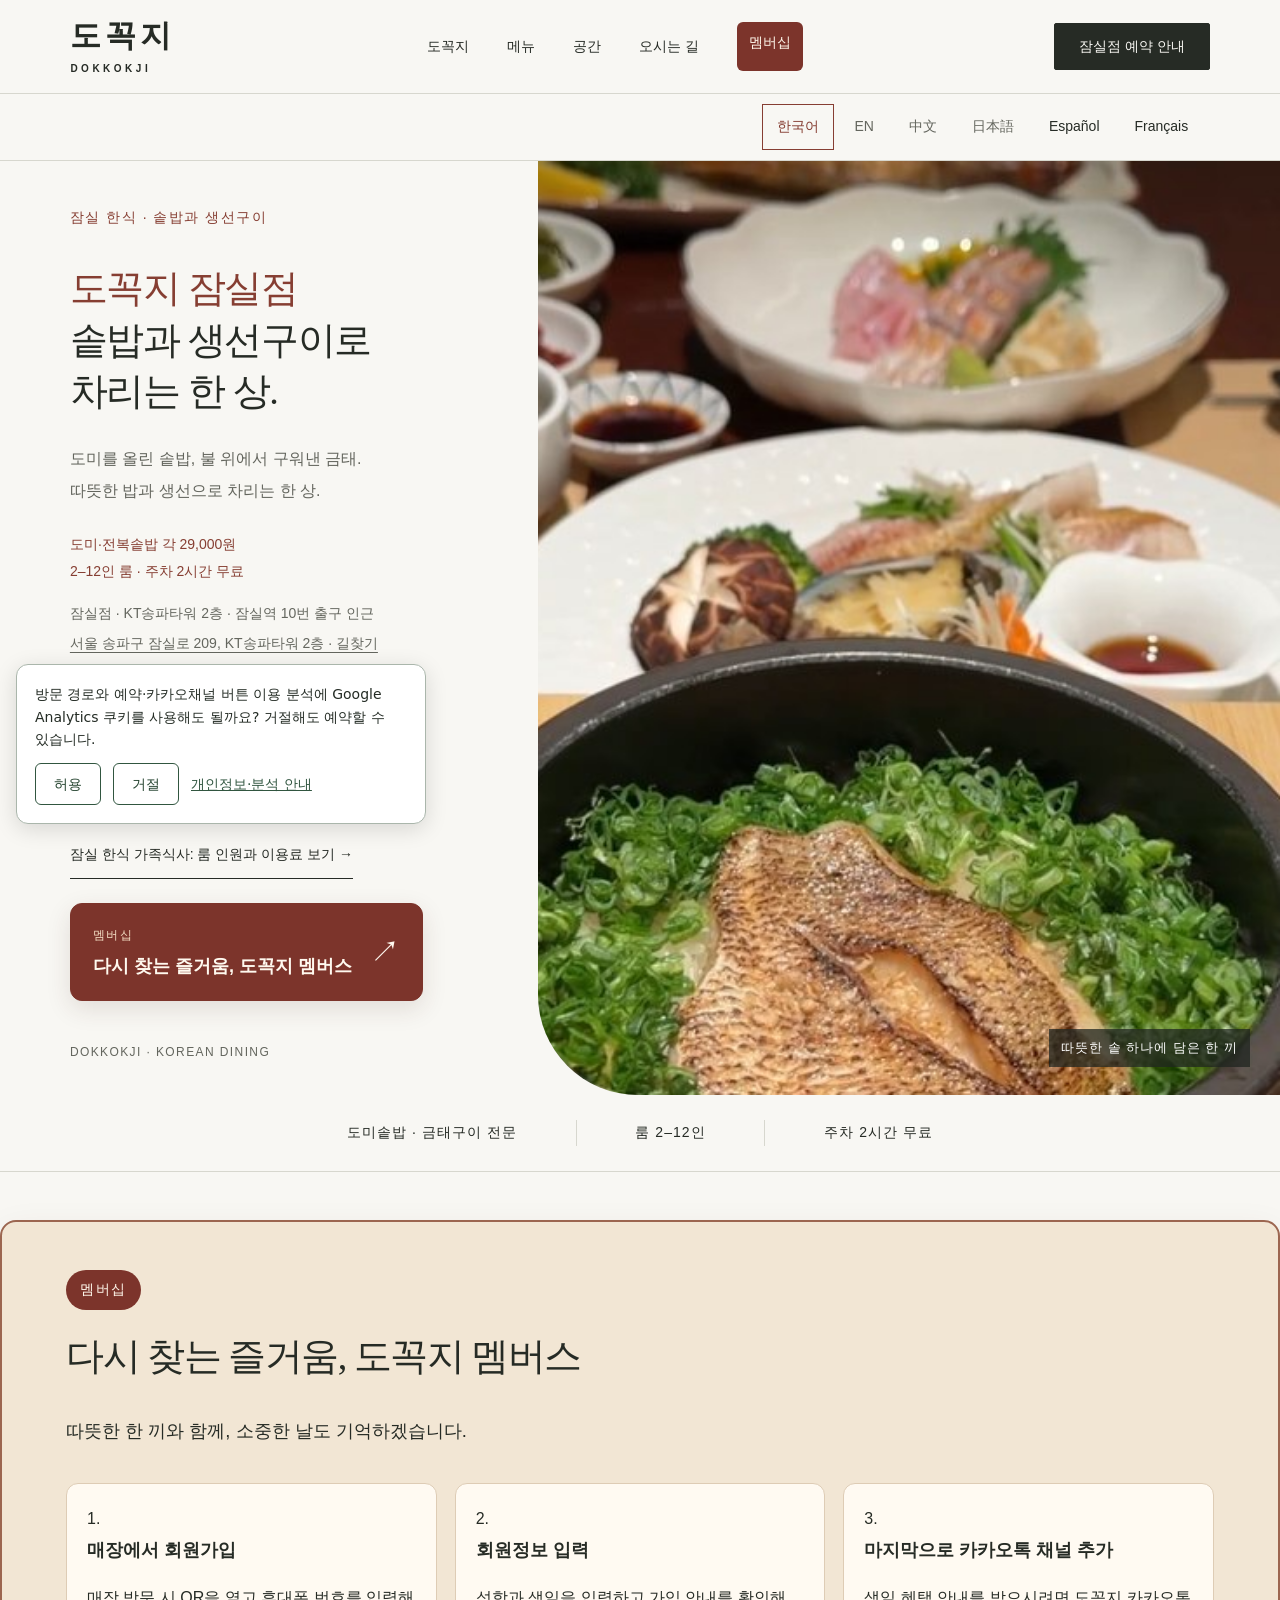
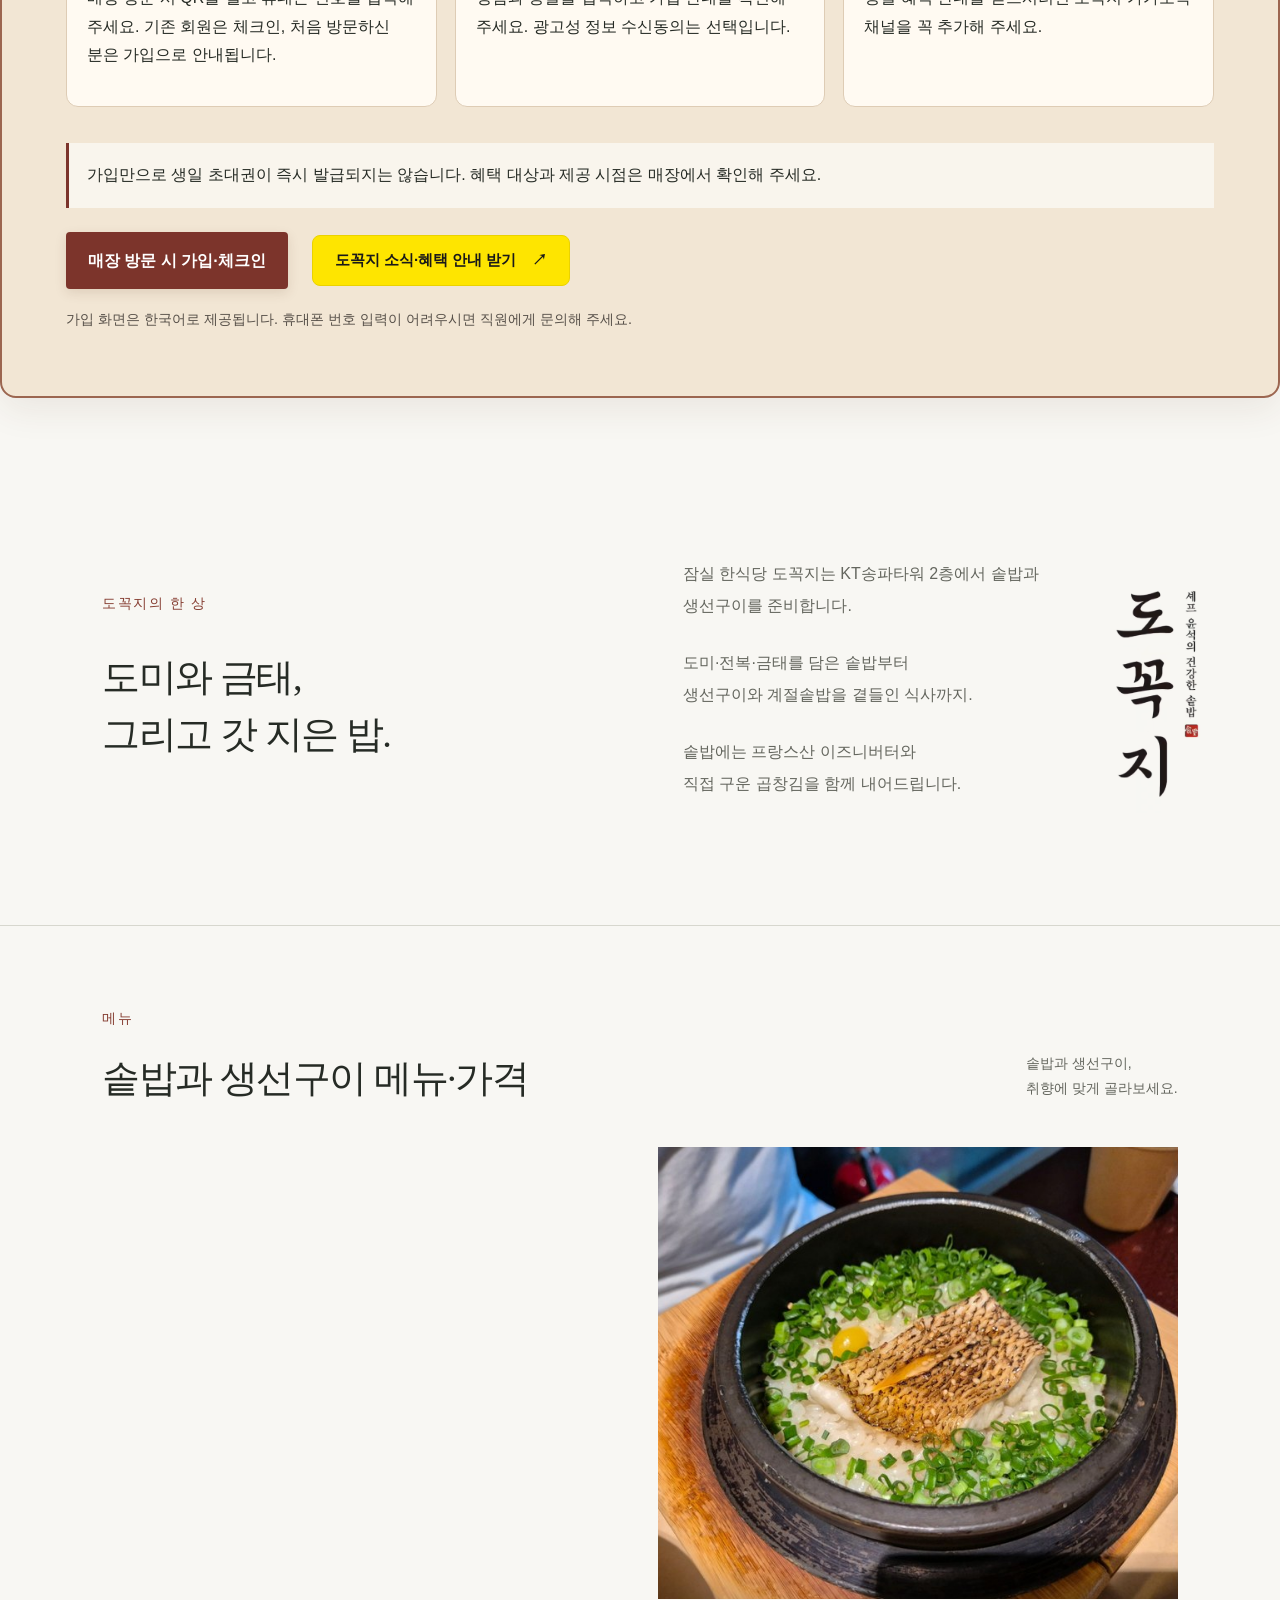
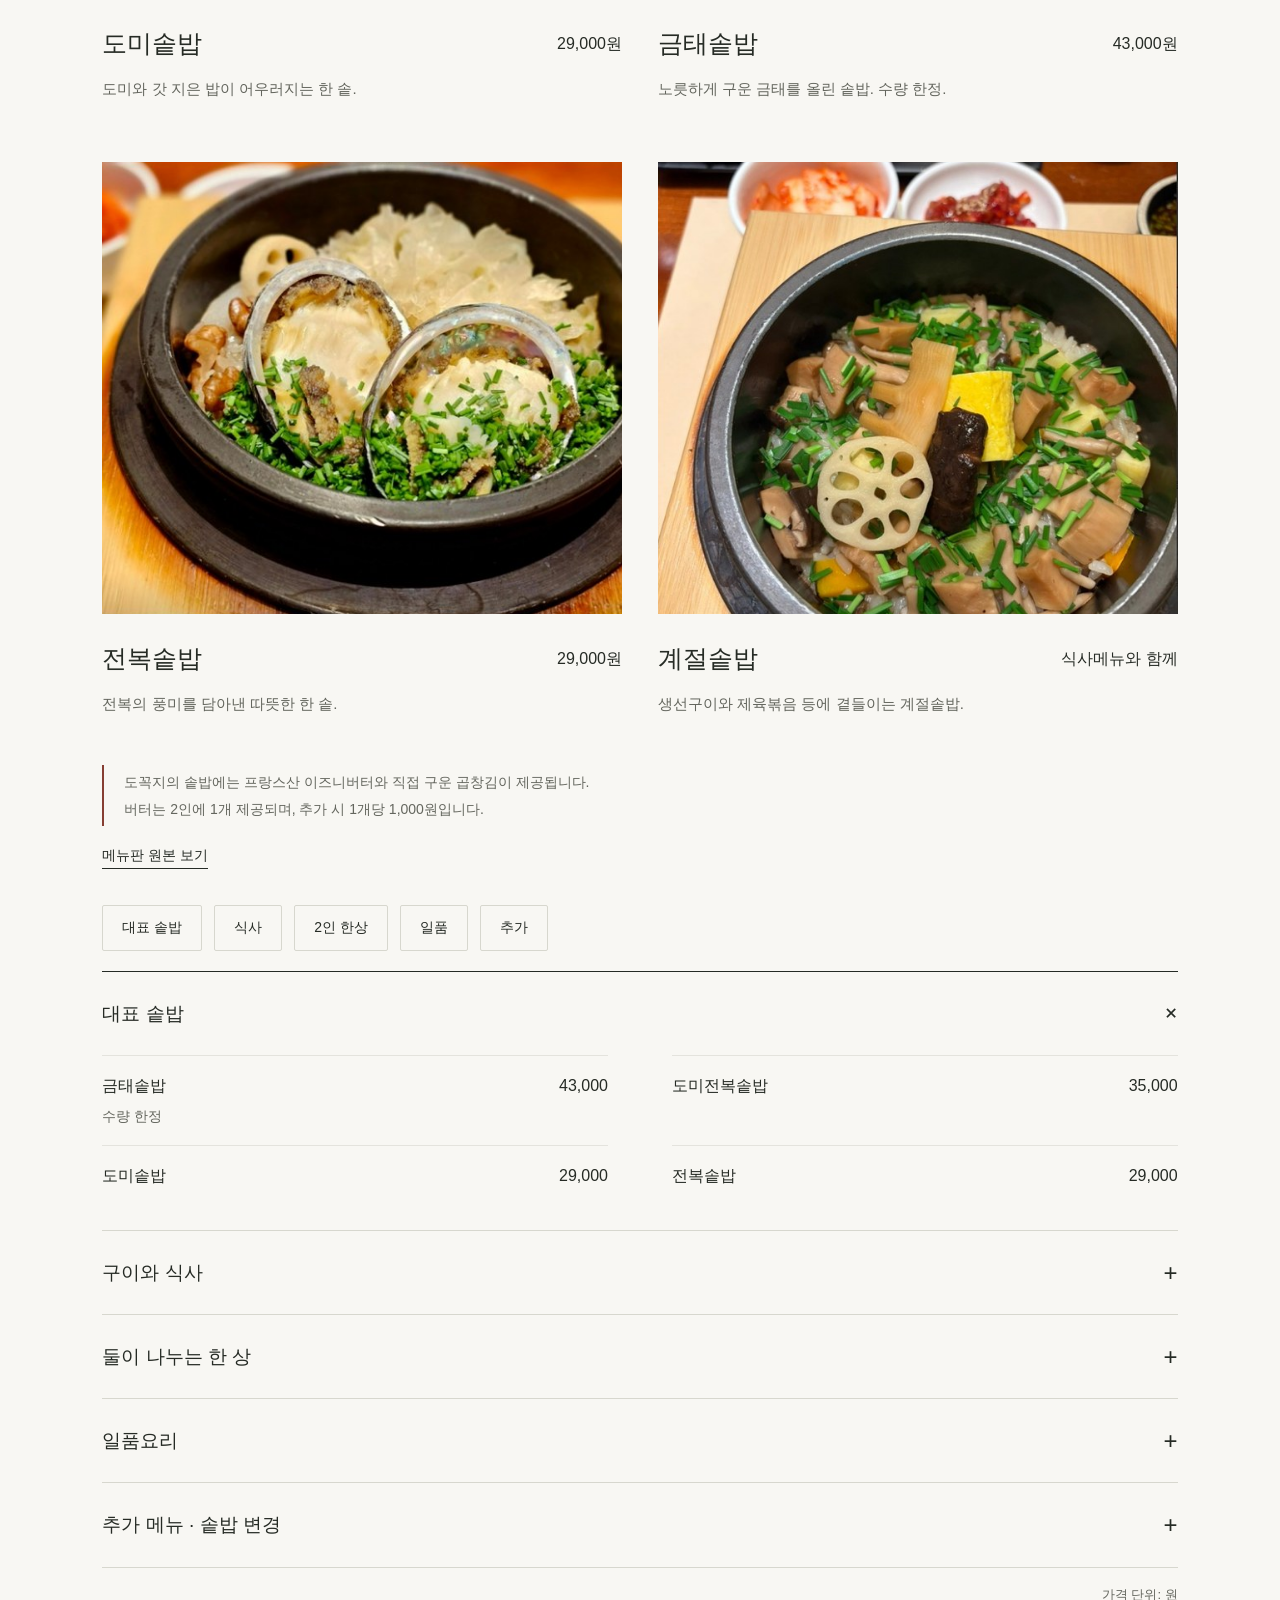
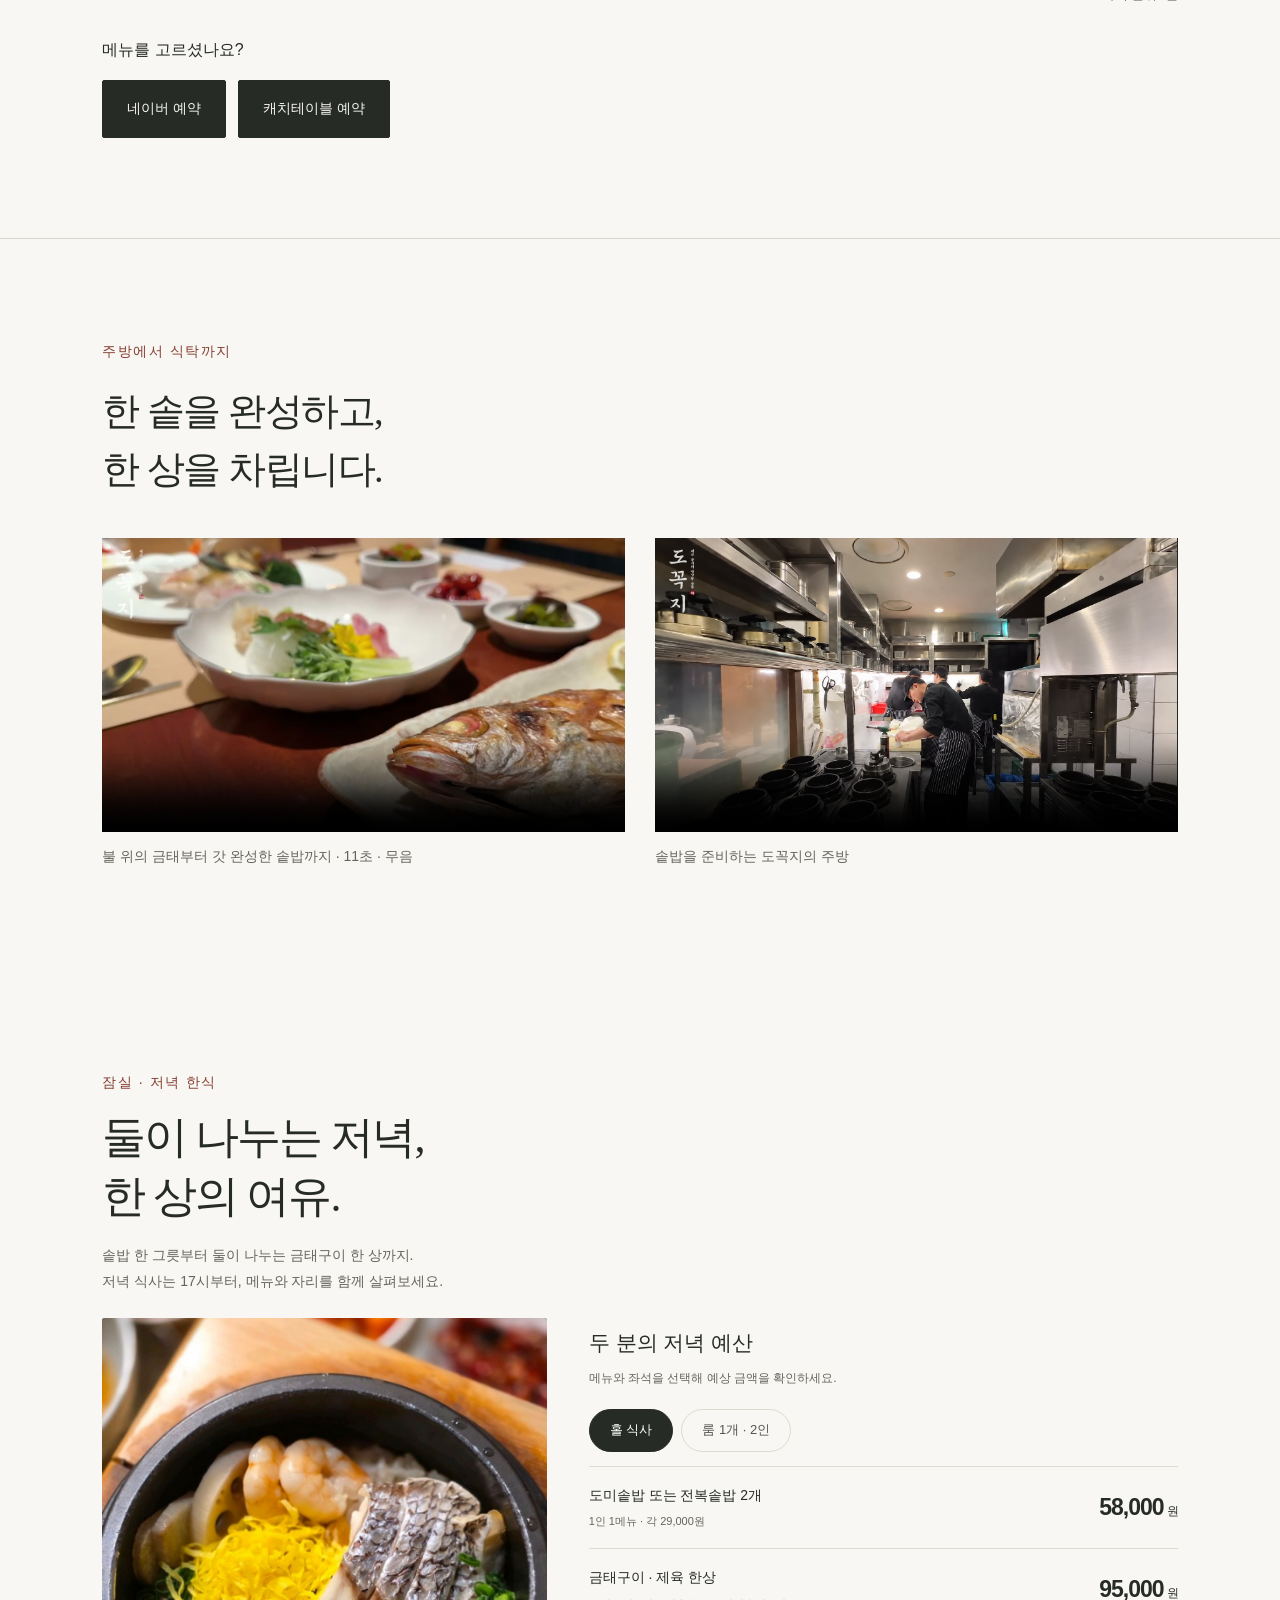
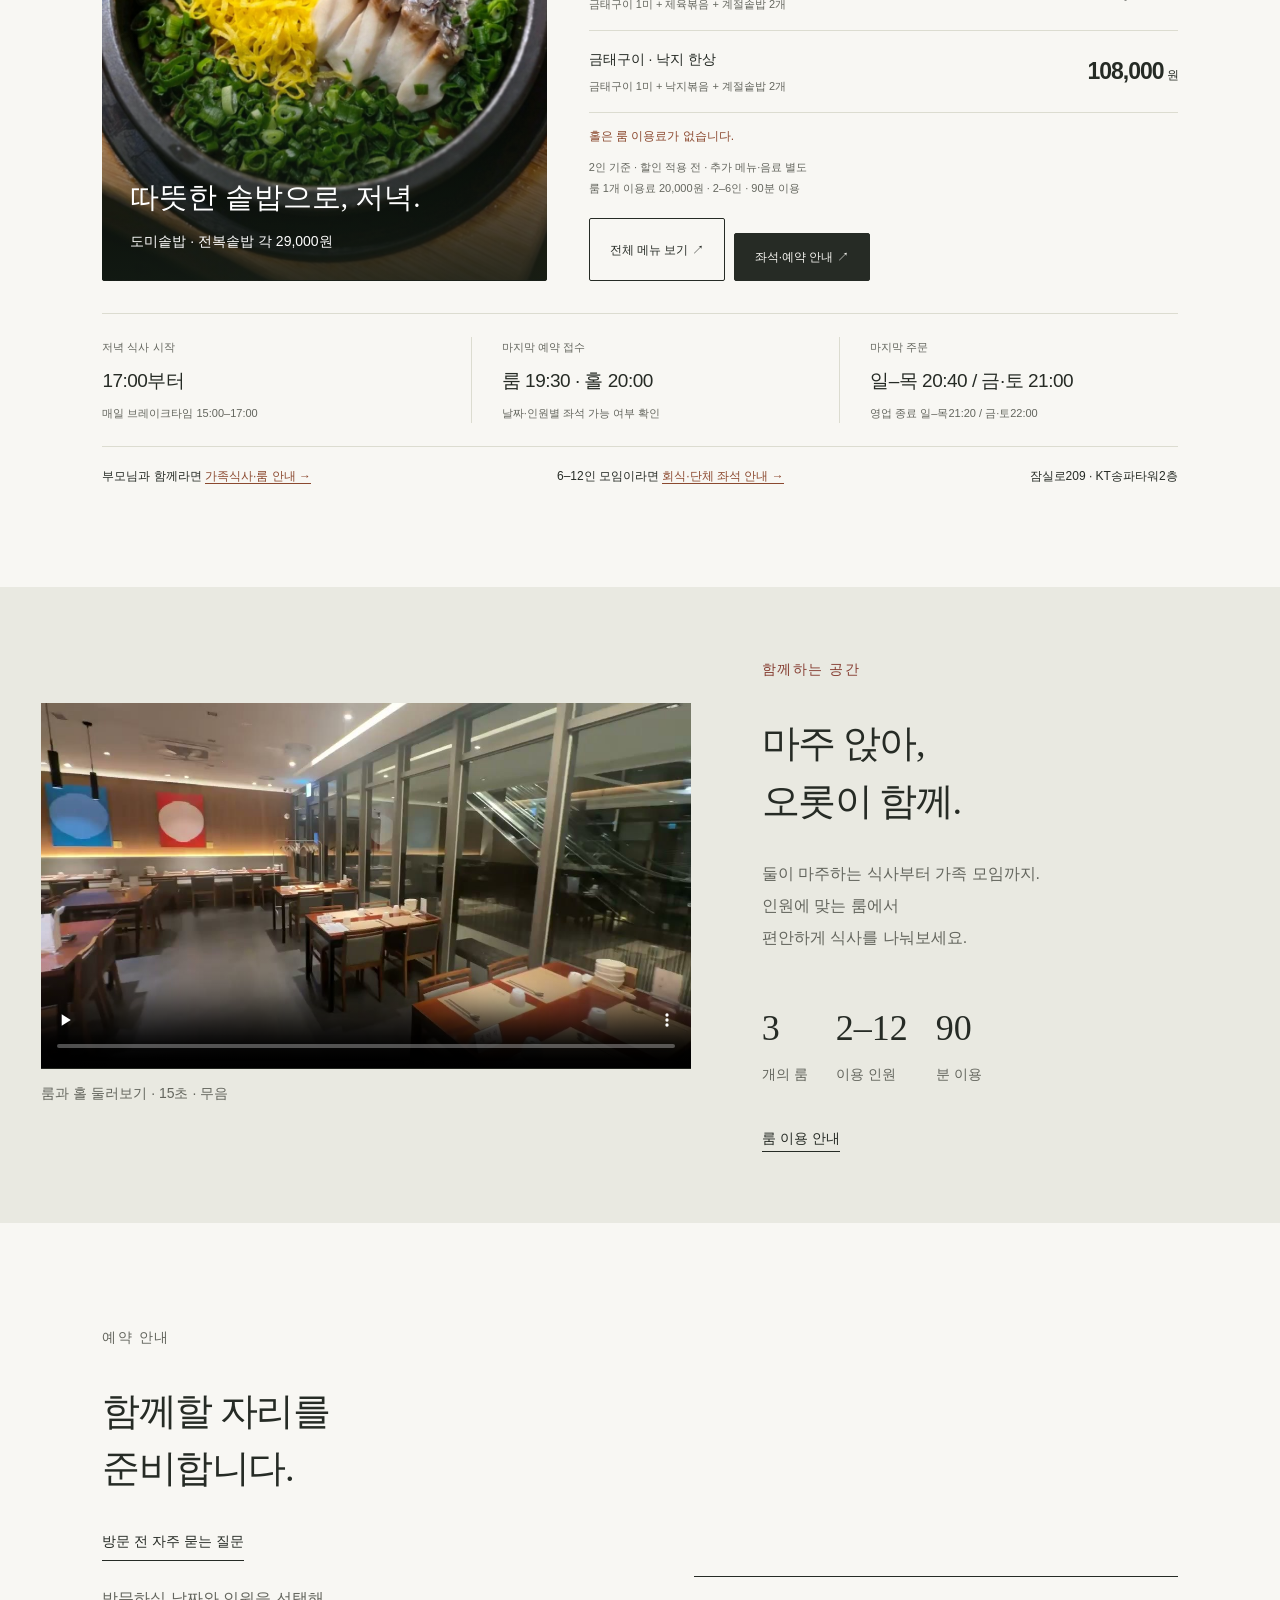
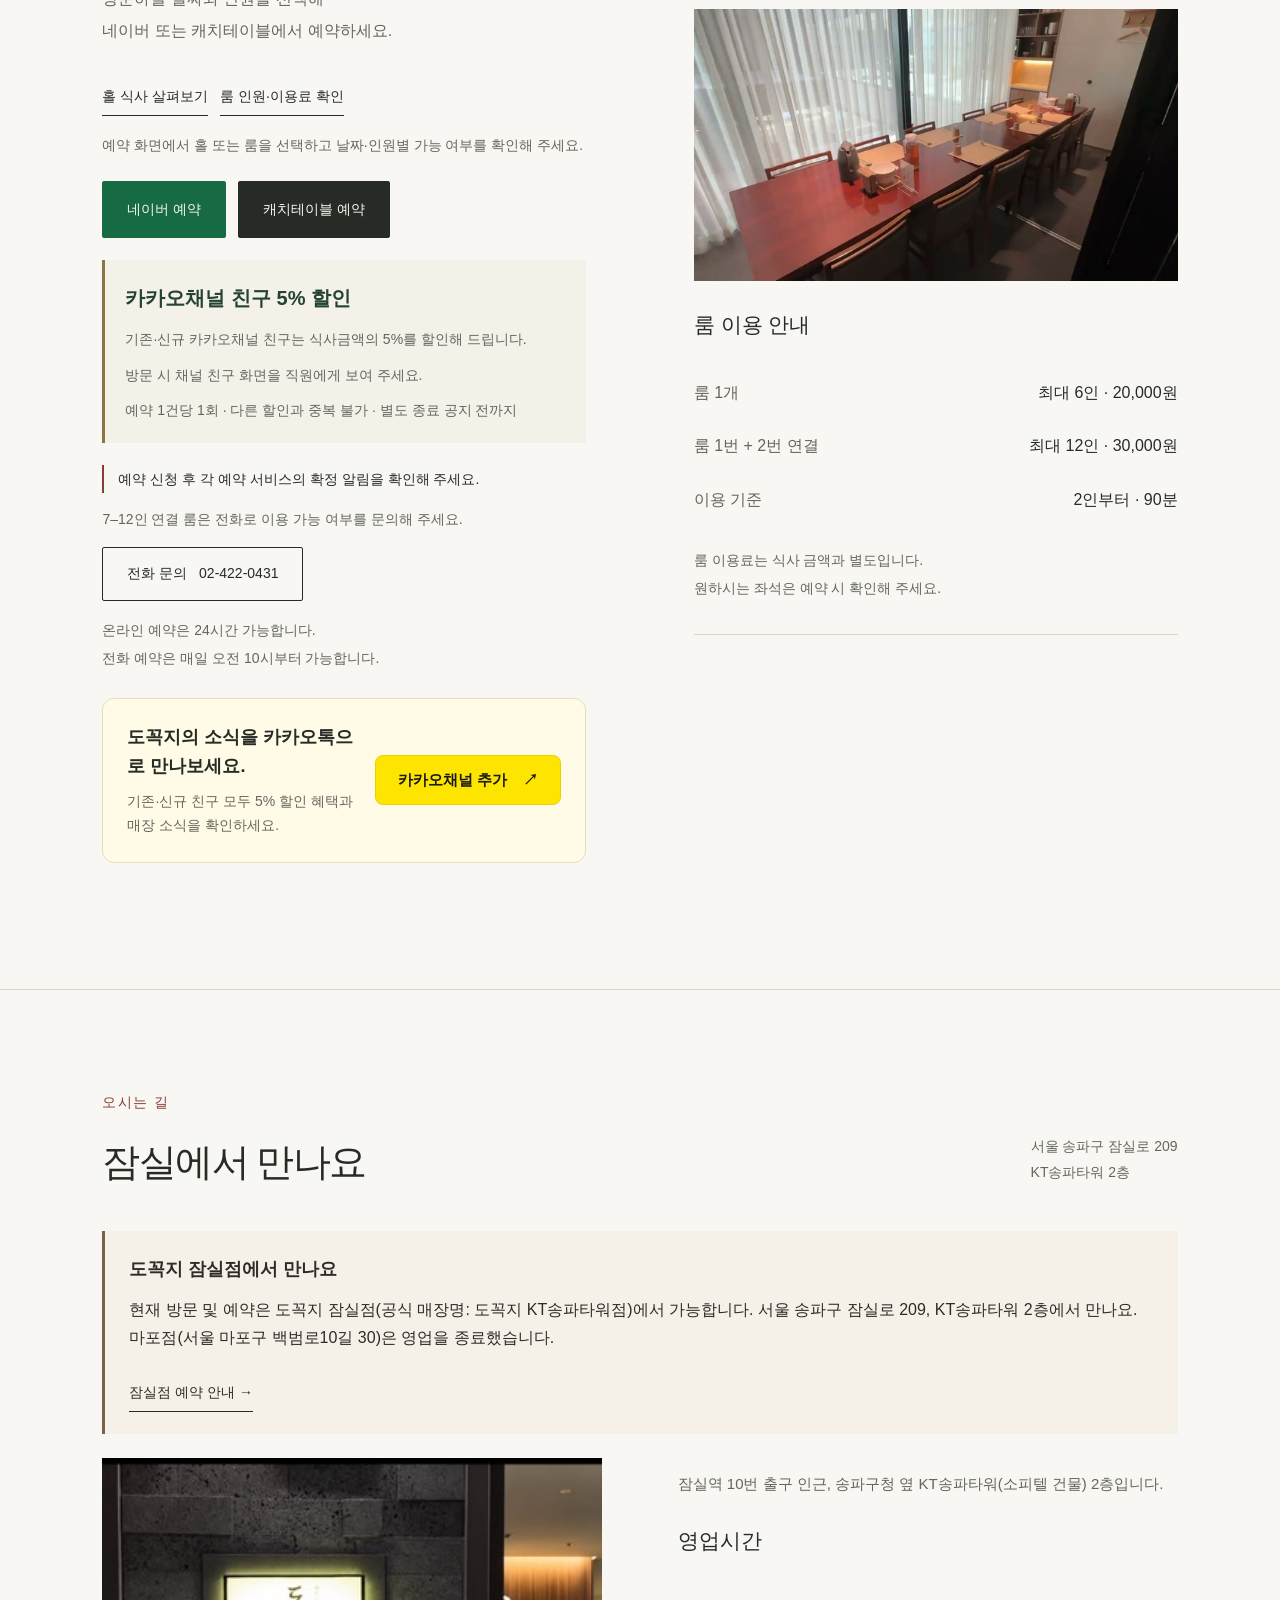
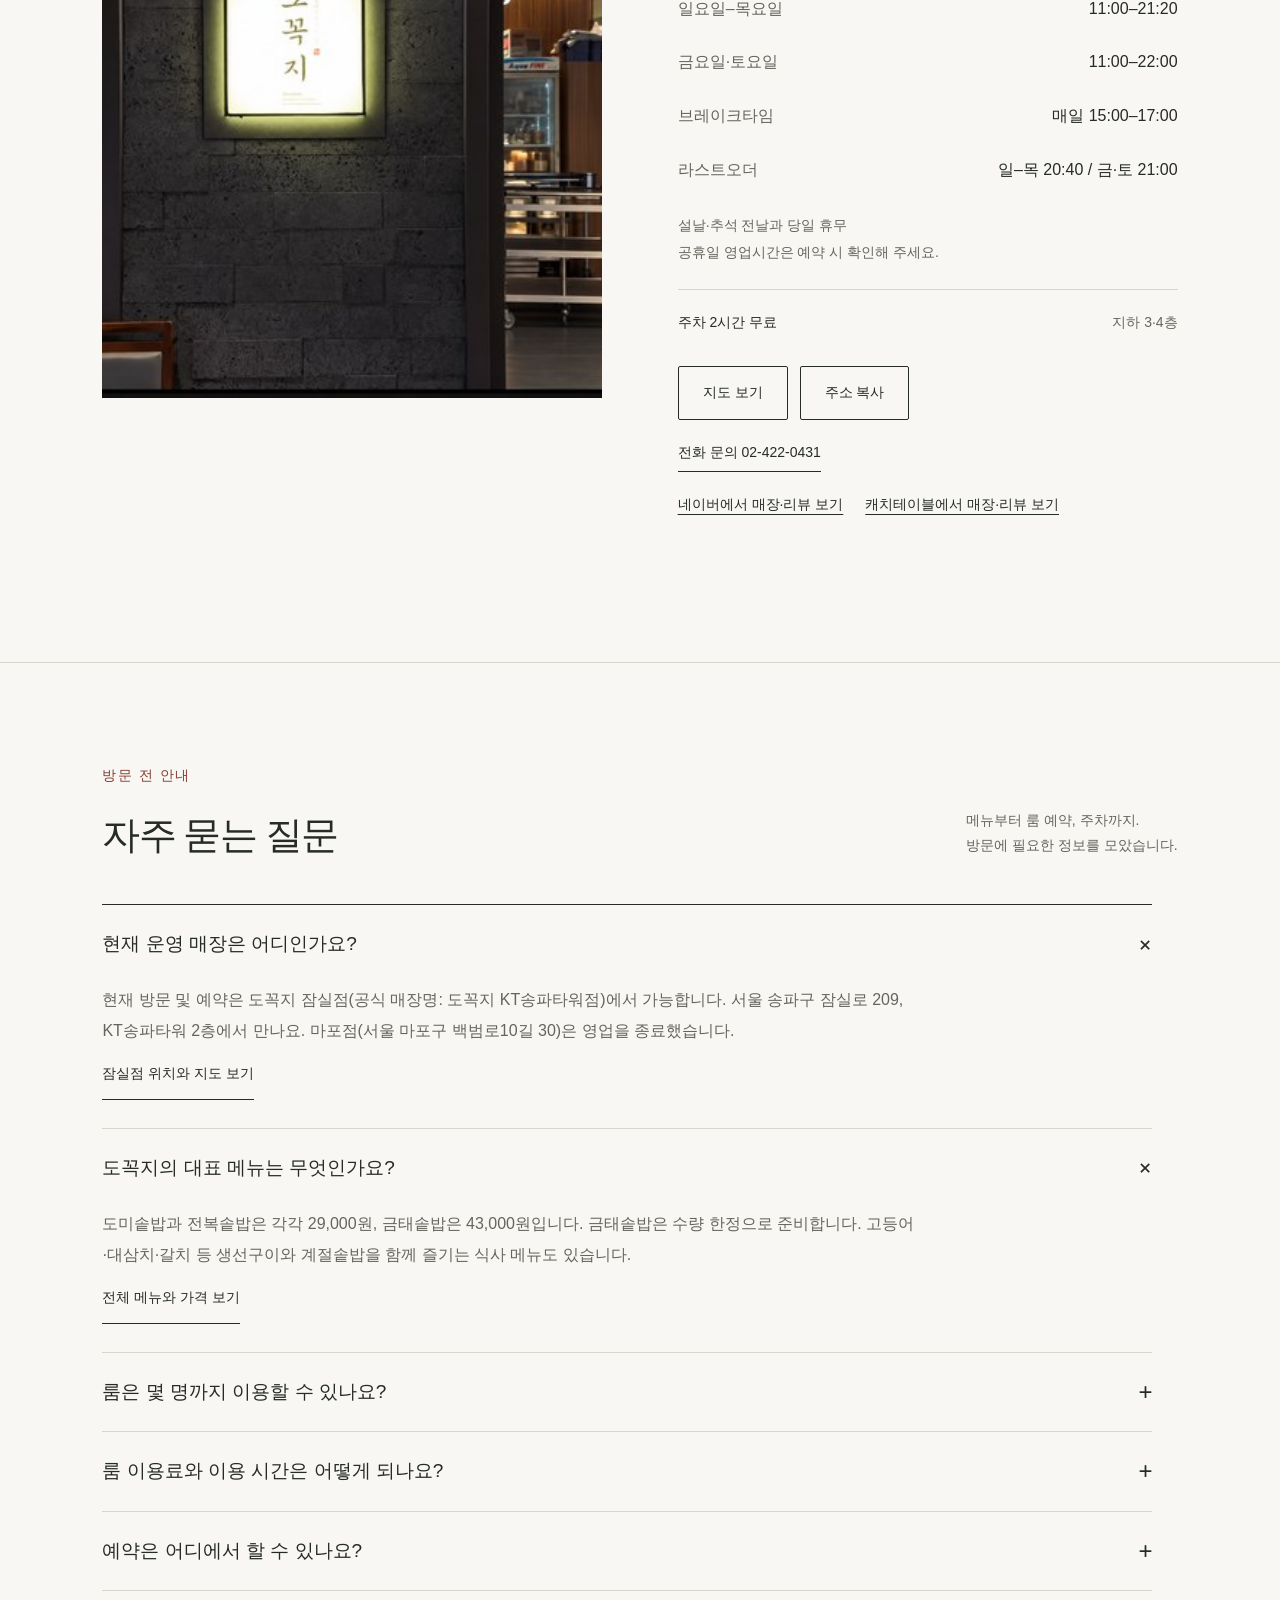
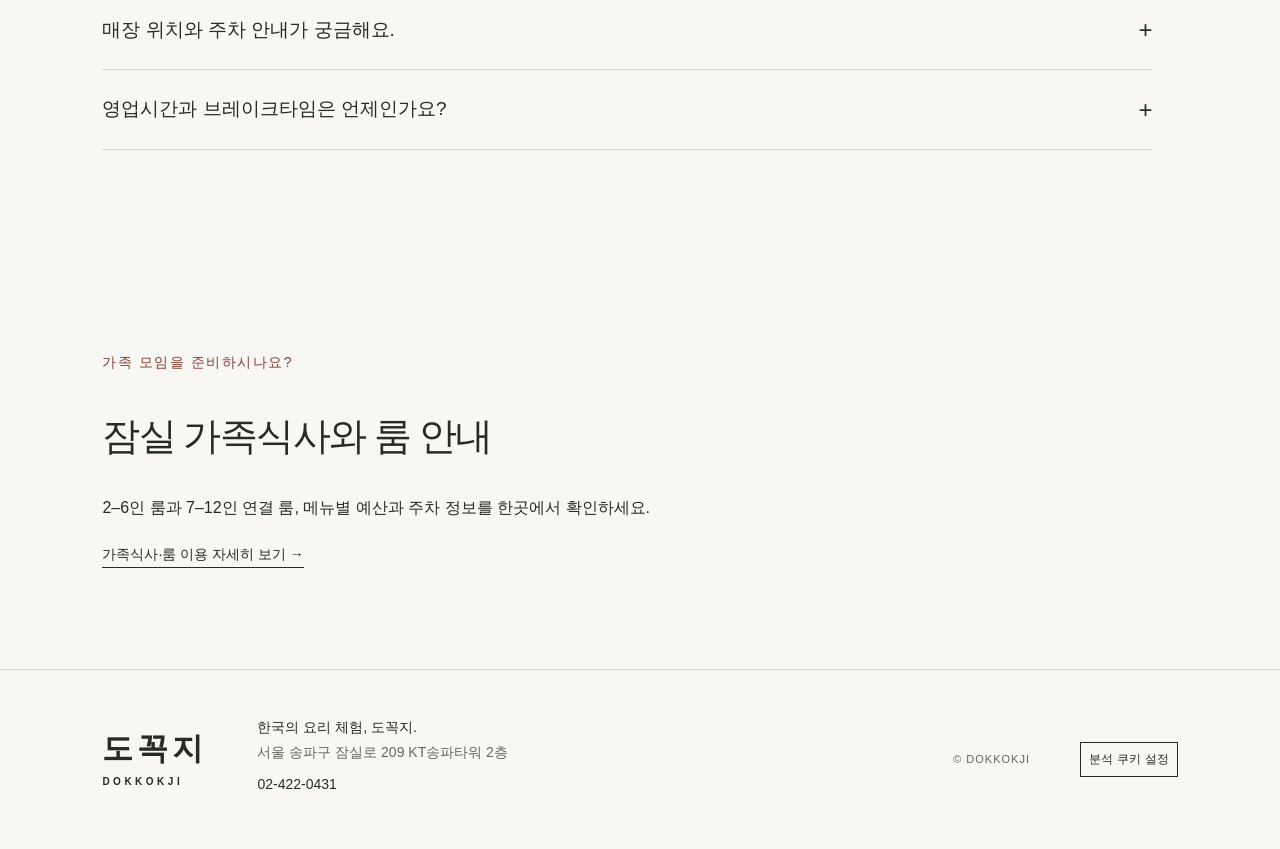
==== commit 793e6b2f: "Sync site with Sites v51 (b0b034f, deploy appgdep_6af12808, 2026-11-09) All 75 dist files verified a" ====
--- a/index.html
+++ b/index.html
@@ -304,15 +304,6 @@
             },
             {
               "@type": "MenuItem",
-              "name": "금태조림",
-              "offers": {
-                "@type": "Offer",
-                "price": "80000",
-                "priceCurrency": "KRW"
-              }
-            },
-            {
-              "@type": "MenuItem",
               "name": "금태구이",
               "offers": {
                 "@type": "Offer",
@@ -472,6 +463,7 @@
 <link rel="apple-touch-icon" href="https://dokkokji.com/favicon.png">
 <link rel="stylesheet" href="/analytics.css?v=20261027">
 <link rel="stylesheet" href="/kakao-channel.css">
+<link rel="stylesheet" href="/dinner.css?v=20261105">
 </head>
 <body>
 <a class="skip" href="#main">본문으로 바로가기</a>
@@ -488,10 +480,10 @@
 </div><p class="menu-note">도꼭지의 솥밥에는 프랑스산 이즈니버터와 직접 구운 곱창김이 제공됩니다.<br>버터는 2인에 1개 제공되며, 추가 시 1개당 1,000원입니다.</p><a class="text-link" href="assets/menu-original.png" target="_blank" rel="noopener">메뉴판 원본 보기<span class="sr-only"> (새 창)</span></a><nav class="menu-shortcuts" aria-label="메뉴 종류"><a href="#rice-menu">대표 솥밥</a><a href="#meal-menu">식사</a><a href="#share-menu">2인 한상</a><a href="#dish-menu">일품</a><a href="#extra-menu">추가</a></nav><div class="menu-list"><details id="rice-menu" open><summary><span>대표 솥밥</span><span class="detail-mark" aria-hidden="true">+</span></summary><dl class="menu-items"><div><dt>금태솥밥 <small>수량 한정</small></dt><dd>43,000</dd></div><div><dt>도미전복솥밥</dt><dd>35,000</dd></div><div><dt>도미솥밥</dt><dd>29,000</dd></div><div><dt>전복솥밥</dt><dd>29,000</dd></div></dl></details>
 <details id="meal-menu"><summary><span>구이와 식사</span><span class="detail-mark" aria-hidden="true">+</span></summary><dl class="menu-items"><div><dt>고등어구이 + 계절솥밥</dt><dd>29,000</dd></div><div><dt>대삼치구이 + 계절솥밥</dt><dd>31,000</dd></div><div><dt>명란구이 + 계절솥밥</dt><dd>30,000</dd></div><div><dt>제육볶음 + 계절솥밥</dt><dd>29,000</dd></div><div><dt>국내산 갈치구이 + 계절솥밥</dt><dd>49,000</dd></div><div><dt>낙지볶음 + 계절솥밥</dt><dd>34,000</dd></div></dl></details>
 <details id="share-menu"><summary><span>둘이 나누는 한 상</span><span class="detail-mark" aria-hidden="true">+</span></summary><dl class="menu-items"><div><dt>금태구이·제육 한상<small>금태구이 1미 + 제육볶음 + 계절솥밥 2개</small></dt><dd>95,000</dd></div><div><dt>금태구이·낙지 한상<small>금태구이 1미 + 낙지볶음 + 계절솥밥 2개</small></dt><dd>108,000</dd></div></dl></details>
-<details id="dish-menu"><summary><span>일품요리</span><span class="detail-mark" aria-hidden="true">+</span></summary><dl class="menu-items"><div><dt>계절회 5종 A / B<small>저녁 · 수량 한정</small></dt><dd>70,000 / 80,000</dd></div><div><dt>국내산갈치 매콤한조림</dt><dd>72,000</dd></div><div><dt>도미머리조림</dt><dd>48,000</dd></div><div><dt>금태조림</dt><dd>80,000</dd></div><div><dt>금태구이</dt><dd>75,000</dd></div></dl><p class="menu-note">일품메뉴에는 솥밥이 포함되지 않습니다.</p></details>
+<details id="dish-menu"><summary><span>일품요리</span><span class="detail-mark" aria-hidden="true">+</span></summary><dl class="menu-items"><div><dt>계절회 5종 A / B<small>저녁 · 수량 한정</small></dt><dd>70,000 / 80,000</dd></div><div><dt>국내산갈치 매콤한조림</dt><dd>72,000</dd></div><div><dt>도미머리조림</dt><dd>48,000</dd></div><div><dt>금태구이</dt><dd>75,000</dd></div></dl><p class="menu-note">일품메뉴에는 솥밥이 포함되지 않습니다.</p></details>
 <details id="extra-menu"><summary><span>추가 메뉴 · 솥밥 변경</span><span class="detail-mark" aria-hidden="true">+</span></summary><dl class="menu-items"><div><dt>고등어구이</dt><dd>14,000</dd></div><div><dt>대삼치구이</dt><dd>19,000</dd></div><div><dt>국내산 갈치구이<small>제주은갈치·목포먹갈치</small></dt><dd>39,000</dd></div><div><dt>명란구이</dt><dd>17,000</dd></div><div><dt>낙지볶음</dt><dd>23,000</dd></div><div><dt>제육볶음</dt><dd>14,000</dd></div><div><dt>계절솥밥</dt><dd>10,000</dd></div></dl><p class="menu-note">추가메뉴는 대표·식사·일품 메뉴 주문 후 이용하실 수 있습니다.</p><p class="menu-note">갈치·낙지·금태한상 솥밥 변경: 전복·도미 +15,000원 / 도미전복 +19,000원 / 금태 +30,000원</p></details><p class="price-unit">가격 단위: 원</p></div><div class="booking-actions menu-booking" data-placement="menu"><p>메뉴를 고르셨나요?</p><a class="button primary" href="https://m.place.naver.com/restaurant/1516910163/booking" target="_blank" rel="noopener" referrerpolicy="origin">네이버 예약</a><a class="button primary" href="https://app.catchtable.co.kr/ct/shop/dokkokji_songpatower" target="_blank" rel="noopener" referrerpolicy="origin">캐치테이블 예약</a></div></section>
-<section id="kitchen" class="photo-story section" aria-label="도꼭지의 음식 사진"><div class="section-heading"><div><p class="eyebrow">주방에서 식탁까지</p><h2>한 솥을 완성하고,<br>한 상을 차립니다.</h2></div></div><div class="photo-pair"><figure><video controls muted playsinline preload="none" poster="assets/food-poster-table-optimized.jpg" aria-label="금태 굽기와 솥밥, 상차림을 담은 11초 무음 영상"><source src="assets/food-story.mp4" type="video/mp4">영상 재생을 지원하지 않는 브라우저입니다.</video><figcaption>불 위의 금태부터 갓 완성한 솥밥까지 · 11초 · 무음</figcaption></figure><figure><img src="assets/kitchen-at-work-clean-v2-optimized.jpg" srcset="assets/kitchen-at-work-clean-v2-640.jpg 640w, assets/kitchen-at-work-clean-v2-960.jpg 960w, assets/kitchen-at-work-clean-v2-optimized.jpg 1672w" sizes="(max-width: 760px) 86vw, 42vw" decoding="async" alt="솥들이 준비된 도꼭지 주방에서 요리하는 모습" loading="lazy" width="1280" height="720"><figcaption>솥밥을 준비하는 도꼭지의 주방</figcaption></figure></div></section><section class="hall-dining section" id="team" aria-labelledby="hall-title"><div class="hall-card"><a class="hall-food" href="#menu"><img src="/assets/rice-domi-optimized.jpg" alt="도미솥밥" width="1067" height="1288" loading="lazy"></a><div class="hall-copy"><p class="eyebrow">잠실 · 홀 식사</p><h2 id="hall-title">동료와의 점심, 둘이 나누는 저녁</h2><p>잠실 도꼭지의 홀에서 따뜻한 솥밥을 함께 즐겨보세요.</p><p class="hall-price">도미솥밥 · 전복솥밥 각 29,000원</p><div class="booking-actions"><a class="button" href="#menu">메뉴 보기</a><a class="button primary" href="#reservation">홀 식사 예약 안내</a></div><p class="hall-note">예약 화면에서 날짜·인원과 홀 예약 항목을 확인해 주세요. 좌석 위치는 지정이 보장되지 않습니다.</p></div></div></section><section class="space-section" id="space"><div class="space-photo"><video controls muted playsinline preload="none" poster="assets/hall-optimized.jpg" aria-label="도꼭지 룸과 홀 둘러보기, 15초 무음 영상"><source src="assets/space-tour.mp4" type="video/mp4">브라우저에서 영상을 재생할 수 없습니다. <a href="assets/space-tour.mp4">공간 영상 보기</a></video><p class="video-caption">룸과 홀 둘러보기 · 15초 · 무음</p></div><div class="space-copy"><p class="eyebrow">함께하는 공간</p><h2>마주 앉아,<br>오롯이 함께.</h2><p>둘이 마주하는 식사부터 가족 모임까지.<br>인원에 맞는 룸에서<br>편안하게 식사를 나눠보세요.</p><div class="room-numbers"><div><strong>3</strong><span>개의 룸</span></div><div><strong>2–12</strong><span>이용 인원</span></div><div><strong>90</strong><span>분 이용</span></div></div><a class="text-link" href="#reservation">룸 이용 안내</a></div></section>
-<section class="reservation section" id="reservation"><div><p class="eyebrow">예약 안내</p><h2>함께할 자리를<br>준비합니다.</h2><a class="text-link faq-shortcut" href="#faq">방문 전 자주 묻는 질문</a><p>방문하실 날짜와 인원을 선택해<br>네이버 또는 캐치테이블에서 예약하세요.</p><div class="booking-actions dining-guide"><a class="text-link" href="#team">홀 식사 살펴보기</a><a class="text-link" href="#room-guide">룸 인원·이용료 확인</a></div><p class="reservation-note">예약 화면에서 홀 또는 룸을 선택하고 날짜·인원별 가능 여부를 확인해 주세요.</p><div class="booking-actions"><a class="button primary naver-booking" href="https://m.place.naver.com/restaurant/1516910163/booking" target="_blank" rel="noopener" referrerpolicy="origin">네이버 예약<span class="sr-only"> (새 창)</span></a><a class="button primary" href="https://app.catchtable.co.kr/ct/shop/dokkokji_songpatower" target="_blank" rel="noopener" referrerpolicy="origin">캐치테이블 예약 <span class="sr-only">(새 창)</span></a></div><aside class="website-booking-benefit" aria-label="카카오채널 친구·홈페이지 예약 할인"><strong>채널 친구 또는 홈페이지 예약 고객 5% 할인</strong><p>기존·신규 카카오채널 친구와 홈페이지 예약 고객 모두 식사금액의 5%, 최대 1만 원까지 할인해 드립니다.</p><p>방문 시 채널 친구 화면을 보여주시거나 “홈페이지로 예약했어요”라고 직원에게 말씀해 주세요.</p><p>예약 1건당 1회 · 두 조건에 해당해도 1회 적용 · 다른 할인과 중복 불가 · 별도 종료 공지 전까지</p><p>변경 전에 기존 1만 원 혜택으로 예약하신 고객은 기존 혜택을 인정해 드립니다.</p></aside><p class="booking-confirmation">예약 신청 후 각 예약 서비스의 확정 알림을 확인해 주세요.</p><p class="group-booking">7–12인 연결 룸은 전화로 이용 가능 여부를 문의해 주세요.</p><a class="button phone-link" href="tel:+8224220431"><span>전화 문의</span>&nbsp; 02-422-0431</a><p id="booking-language-note" class="reservation-note"></p><p class="reservation-note">온라인 예약은 24시간 가능합니다.<br>전화 예약은 매일 오전 10시부터 가능합니다.</p><aside class="kakao-channel-card" aria-label="도꼭지 카카오채널"><div><strong>도꼭지의 소식을 카카오톡으로 만나보세요.</strong><p>기존·신규 친구 모두 5% 할인 혜택과 매장 소식을 확인하세요.</p></div><a class="kakao-channel-button" href="https://pf.kakao.com/_xhxnsNG" target="_blank" rel="noopener">카카오채널 추가 <span aria-hidden="true">↗</span></a><small>채널 추가는 선택이며, 홈페이지 예약 혜택의 필수 조건이 아닙니다.</small></aside></div><div class="reservation-info" id="room-guide"><img class="room-photo" src="assets/room-connected-optimized.jpg" srcset="assets/room-connected-640.jpg 640w, assets/room-connected-960.jpg 960w, assets/room-connected-optimized.jpg 1280w" sizes="(max-width: 760px) 86vw, 42vw" decoding="async" alt="창가를 따라 긴 식탁이 놓인 도꼭지 연결 룸" loading="lazy" width="1280" height="720"><h3>룸 이용 안내</h3><dl><div><dt>룸 1개</dt><dd>최대 6인 · 20,000원</dd></div><div><dt>룸 1번 + 2번 연결</dt><dd>최대 12인 · 30,000원</dd></div><div><dt>이용 기준</dt><dd>2인부터 · 90분</dd></div></dl><p>룸 이용료는 식사 금액과 별도입니다.<br>원하시는 좌석은 예약 시 확인해 주세요.</p></div></section>
+<section id="kitchen" class="photo-story section" aria-label="도꼭지의 음식 사진"><div class="section-heading"><div><p class="eyebrow">주방에서 식탁까지</p><h2>한 솥을 완성하고,<br>한 상을 차립니다.</h2></div></div><div class="photo-pair"><figure><video controls muted playsinline preload="none" poster="assets/food-poster-table-optimized.jpg" aria-label="금태 굽기와 솥밥, 상차림을 담은 11초 무음 영상"><source src="assets/food-story.mp4" type="video/mp4">영상 재생을 지원하지 않는 브라우저입니다.</video><figcaption>불 위의 금태부터 갓 완성한 솥밥까지 · 11초 · 무음</figcaption></figure><figure><video controls loop muted playsinline preload="none" poster="assets/kitchen-at-work-clean-v2-optimized.jpg" aria-label="도꼭지 주방 영상"><source src="assets/kitchen-motion-20261104.mp4" type="video/mp4">영상 재생을 지원하지 않는 브라우저입니다.</video><figcaption>솥밥을 준비하는 도꼭지의 주방</figcaption></figure></div></section><section class="section dinner-dining" id="team" aria-labelledby="dinner-title"><div class="eyebrow">잠실 · 저녁 한식</div><h2 id="dinner-title">둘이 나누는 저녁,<br>한 상의 여유.</h2><p class="intro">솥밥 한 그릇부터 둘이 나누는 금태구이 한 상까지.<br>저녁 식사는 17시부터, 메뉴와 자리를 함께 살펴보세요.</p><div class="layout"><div class="visual"><img id="scene" src="/assets/rice-domi-optimized.jpg" alt="도꼭지 도미솥밥 실제 사진"><div class="caption"><strong id="sceneTitle">따뜻한 솥밥으로, 저녁.</strong><span id="sceneSub">도미솥밥 · 전복솥밥 각 29,000원</span></div></div><section class="copy"><h3>두 분의 저녁 예산</h3><p class="sub">메뉴와 좌석을 선택해 예상 금액을 확인하세요.</p><div class="tabs" role="group" aria-label="좌석 종류"><button class="active" id="hall" aria-pressed="true">홀 식사</button><button id="room" aria-pressed="false">룸 1개 · 2인</button></div><div class="budget"><div class="row"><div><p>도미솥밥 또는 전복솥밥 2개</p><small>1인 1메뉴 · 각 29,000원</small></div><div class="price"><b data-base="58000">58,000</b><span>원</span></div></div><div class="row"><div><p>금태구이 · 제육 한상</p><small>금태구이 1미 + 제육볶음 + 계절솥밥 2개</small></div><div class="price"><b data-base="95000">95,000</b><span>원</span></div></div><div class="row"><div><p>금태구이 · 낙지 한상</p><small>금태구이 1미 + 낙지볶음 + 계절솥밥 2개</small></div><div class="price"><b data-base="108000">108,000</b><span>원</span></div></div></div><p class="roomnote" id="fee" aria-live="polite">홀은 룸 이용료가 없습니다.</p><p class="disclaimer">2인 기준 · 할인 적용 전 · 추가 메뉴·음료 별도<br>룸 1개 이용료 20,000원 · 2–6인 · 90분 이용</p><div class="actions"><a class="button" href="#menu">전체 메뉴 보기 ↗</a><a class="button primary" href="#reservation">좌석·예약 안내 ↗</a></div></section></div><section class="timebar"><div><div class="label">저녁 식사 시작</div><div class="big"><b>17:00</b>부터</div><div class="tiny">매일 브레이크타임 15:00–17:00</div></div><div><div class="label">마지막 예약 접수</div><div class="big">룸 <b>19:30</b> · 홀 <b>20:00</b></div><div class="tiny">날짜·인원별 좌석 가능 여부 확인</div></div><div><div class="label">마지막 주문</div><div class="big">일–목 <b>20:40</b> / 금·토 <b>21:00</b></div><div class="tiny">영업 종료 일–목21:20 / 금·토22:00</div></div></section><div class="links"><div>부모님과 함께라면 <a href="/family-dining">가족식사·룸 안내 →</a></div><div>6–12인 모임이라면 <a href="/group-dining">회식·단체 좌석 안내 →</a></div><div>잠실로209 · KT송파타워2층</div></div></section><section class="space-section" id="space"><div class="space-photo"><video controls muted playsinline preload="none" poster="assets/hall-optimized.jpg" aria-label="도꼭지 룸과 홀 둘러보기, 15초 무음 영상"><source src="assets/space-tour.mp4" type="video/mp4">브라우저에서 영상을 재생할 수 없습니다. <a href="assets/space-tour.mp4">공간 영상 보기</a></video><p class="video-caption">룸과 홀 둘러보기 · 15초 · 무음</p></div><div class="space-copy"><p class="eyebrow">함께하는 공간</p><h2>마주 앉아,<br>오롯이 함께.</h2><p>둘이 마주하는 식사부터 가족 모임까지.<br>인원에 맞는 룸에서<br>편안하게 식사를 나눠보세요.</p><div class="room-numbers"><div><strong>3</strong><span>개의 룸</span></div><div><strong>2–12</strong><span>이용 인원</span></div><div><strong>90</strong><span>분 이용</span></div></div><a class="text-link" href="#reservation">룸 이용 안내</a></div></section>
+<section class="reservation section" id="reservation"><div><p class="eyebrow">예약 안내</p><h2>함께할 자리를<br>준비합니다.</h2><a class="text-link faq-shortcut" href="#faq">방문 전 자주 묻는 질문</a><p>방문하실 날짜와 인원을 선택해<br>네이버 또는 캐치테이블에서 예약하세요.</p><div class="booking-actions dining-guide"><a class="text-link" href="#team">홀 식사 살펴보기</a><a class="text-link" href="#room-guide">룸 인원·이용료 확인</a></div><p class="reservation-note">예약 화면에서 홀 또는 룸을 선택하고 날짜·인원별 가능 여부를 확인해 주세요.</p><div class="booking-actions"><a class="button primary naver-booking" href="https://m.place.naver.com/restaurant/1516910163/booking" target="_blank" rel="noopener" referrerpolicy="origin">네이버 예약<span class="sr-only"> (새 창)</span></a><a class="button primary" href="https://app.catchtable.co.kr/ct/shop/dokkokji_songpatower" target="_blank" rel="noopener" referrerpolicy="origin">캐치테이블 예약 <span class="sr-only">(새 창)</span></a></div><aside class="website-booking-benefit" aria-label="카카오채널 친구 할인"><strong>카카오채널 친구 5% 할인</strong><p>기존·신규 카카오채널 친구는 식사금액의 5%를 할인해 드립니다.</p><p>방문 시 채널 친구 화면을 직원에게 보여 주세요.</p><p>예약 1건당 1회 · 다른 할인과 중복 불가 · 별도 종료 공지 전까지</p></aside><p class="booking-confirmation">예약 신청 후 각 예약 서비스의 확정 알림을 확인해 주세요.</p><p class="group-booking">7–12인 연결 룸은 전화로 이용 가능 여부를 문의해 주세요.</p><a class="button phone-link" href="tel:+8224220431"><span>전화 문의</span>&nbsp; 02-422-0431</a><p id="booking-language-note" class="reservation-note"></p><p class="reservation-note">온라인 예약은 24시간 가능합니다.<br>전화 예약은 매일 오전 10시부터 가능합니다.</p><aside class="kakao-channel-card" aria-label="도꼭지 카카오채널"><div><strong>도꼭지의 소식을 카카오톡으로 만나보세요.</strong><p>기존·신규 친구 모두 5% 할인 혜택과 매장 소식을 확인하세요.</p></div><a class="kakao-channel-button" href="https://pf.kakao.com/_xhxnsNG" target="_blank" rel="noopener">카카오채널 추가 <span aria-hidden="true">↗</span></a></aside></div><div class="reservation-info" id="room-guide"><img class="room-photo" src="assets/room-connected-optimized.jpg" srcset="assets/room-connected-640.jpg 640w, assets/room-connected-960.jpg 960w, assets/room-connected-optimized.jpg 1280w" sizes="(max-width: 760px) 86vw, 42vw" decoding="async" alt="창가를 따라 긴 식탁이 놓인 도꼭지 연결 룸" loading="lazy" width="1280" height="720"><h3>룸 이용 안내</h3><dl><div><dt>룸 1개</dt><dd>최대 6인 · 20,000원</dd></div><div><dt>룸 1번 + 2번 연결</dt><dd>최대 12인 · 30,000원</dd></div><div><dt>이용 기준</dt><dd>2인부터 · 90분</dd></div></dl><p>룸 이용료는 식사 금액과 별도입니다.<br>원하시는 좌석은 예약 시 확인해 주세요.</p></div></section>
 <section class="visit section" id="visit"><div class="section-heading"><div><p class="eyebrow">오시는 길</p><h2>잠실에서 만나요</h2></div><p>서울 송파구 잠실로 209<br>KT송파타워 2층</p></div><aside class="mapo-notice" aria-label="잠실점 방문 및 마포점 영업 종료 안내"><h3>도꼭지 잠실점에서 만나요</h3><p>현재 방문 및 예약은 도꼭지 잠실점(공식 매장명: 도꼭지 KT송파타워점)에서 가능합니다. 서울 송파구 잠실로 209, KT송파타워 2층에서 만나요. 마포점(서울 마포구 백범로10길 30)은 영업을 종료했습니다.</p><a class="text-link" href="#reservation">잠실점 예약 안내 →</a></aside><div class="visit-grid"><img src="assets/entrance-wide-clean-optimized.jpg" srcset="assets/entrance-wide-clean-640.jpg 640w, assets/entrance-wide-clean-960.jpg 960w, assets/entrance-wide-clean-optimized.jpg 1646w" sizes="(max-width: 760px) 86vw, 42vw" decoding="async" alt="도꼭지 매장 입구와 간판" loading="lazy" width="1800" height="1007"><div class="visit-details"><p class="arrival-note">잠실역 10번 출구 인근, 송파구청 옆 KT송파타워(소피텔 건물) 2층입니다.</p><h3>영업시간</h3><dl><div><dt>일요일–목요일</dt><dd>11:00–21:20</dd></div><div><dt>금요일·토요일</dt><dd>11:00–22:00</dd></div><div><dt>브레이크타임</dt><dd>매일 15:00–17:00</dd></div><div><dt>라스트오더</dt><dd>일–목 20:40 / 금·토 21:00</dd></div></dl><p class="visit-note">설날·추석 전날과 당일 휴무<br>공휴일 영업시간은 예약 시 확인해 주세요.</p><div class="parking"><strong>주차 2시간 무료</strong><span>지하 3·4층</span></div><div class="visit-actions"><a class="button" href="https://place.map.kakao.com/1709637542" target="_blank" rel="noopener noreferrer">지도 보기<span class="sr-only"> (새 창)</span></a><button class="button" id="copy-address" type="button">주소 복사</button></div><a class="text-link visit-phone" href="tel:+8224220431"><span>전화 문의</span> 02-422-0431</a><div class="review-links"><a href="https://m.place.naver.com/restaurant/1516910163/home" target="_blank" rel="noopener noreferrer"><span>네이버에서 매장·리뷰 보기</span><span class="sr-only"> (새 창)</span></a><a href="https://app.catchtable.co.kr/ct/shop/dokkokji_songpatower" target="_blank" rel="noopener" referrerpolicy="origin"><span>캐치테이블에서 매장·리뷰 보기</span><span class="sr-only"> (새 창)</span></a></div><p id="copy-status" class="copy-status" role="status" aria-live="polite"></p></div></div></section>
 
 <section class="faq-section section" id="faq" aria-labelledby="faq-title">
@@ -506,8 +498,8 @@
   </div>
 </section>
 <section class="section family-guide-link" aria-labelledby="family-guide-title"><p class="eyebrow">가족 모임을 준비하시나요?</p><h2 id="family-guide-title">잠실 가족식사와 룸 안내</h2><p>2–6인 룸과 7–12인 연결 룸, 메뉴별 예산과 주차 정보를 한곳에서 확인하세요.</p><a class="text-link" href="/family-dining">가족식사·룸 이용 자세히 보기 →</a></section>
-</main><footer><a class="wordmark" href="#">도꼭지<span>DOKKOKJI</span></a><p>한국의 요리 체험, 도꼭지.<br><span>서울 송파구 잠실로 209 KT송파타워 2층</span><br><a href="tel:+8224220431">02-422-0431</a></p><span class="copyright">© DOKKOKJI</span></footer><div class="mobile-bar"><a href="#menu">메뉴 보기</a><a href="#reservation">잠실점 예약</a></div><script src="app.js?v=20261022-members-focus"></script><script src="languages.js?v=20261025-search-flow"></script>
+</main><footer><a class="wordmark" href="#">도꼭지<span>DOKKOKJI</span></a><p>한국의 요리 체험, 도꼭지.<br><span>서울 송파구 잠실로 209 KT송파타워 2층</span><br><a href="tel:+8224220431">02-422-0431</a></p><span class="copyright">© DOKKOKJI</span></footer><div class="mobile-bar"><a href="#menu">메뉴 보기</a><a href="#reservation">잠실점 예약</a></div><script src="app.js?v=20261022-members-focus"></script><script src="languages.js?v=20261102-translation"></script>
 <!-- Cloudflare Web Analytics -->
 <script type="module" src="https://static.cloudflareinsights.com/beacon.min.js" data-cf-beacon='{"token":"f913962047d74f66bae2336820825638"}'></script>
 <!-- End Cloudflare Web Analytics -->
-<script src="/conversion.js?v=20261030-kakao" defer></script></body></html>
+<script src="/conversion.js?v=20261030-kakao" defer></script><script src="/dinner.js?v=20261105" defer></script></body></html>
--- a/dinner.css
+++ b/dinner.css
@@ -0,0 +1,2 @@
+/* Approved dinner section only. */
+#team{--dinner-line:#dcdcd0;--dinner-rust:#8b492f}#team .eyebrow{margin-bottom:12px}#team #dinner-title{font-family:var(--serif);font-size:clamp(32px,4vw,44px);font-weight:400;line-height:1.35;letter-spacing:-2px;margin:0 0 16px}#team .intro{font-size:14px;color:var(--muted);margin:0 0 24px}#team .layout{display:grid;grid-template-columns:.86fr 1.14fr;gap:42px}#team .visual{position:relative;min-height:510px;border-radius:3px;overflow:hidden;background:#32392f}#team .visual img{width:100%;height:100%;object-fit:cover;position:absolute}#team .visual:after{content:"";position:absolute;inset:55% 0 0;background:linear-gradient(transparent,#172018bf)}#team .caption{position:absolute;bottom:26px;left:28px;z-index:1;color:white;font-size:14px}#team .caption strong{display:block;font-family:var(--serif);font-size:29px;font-weight:400;margin-bottom:5px}#team .copy{padding-top:6px}#team h3{font-size:21px;font-weight:500;margin:0 0 4px}#team .sub{font-size:12px;color:var(--muted);margin:0 0 20px}#team .tabs{display:flex;gap:8px;margin-bottom:14px}#team .tabs button{border:1px solid var(--dinner-line);background:transparent;border-radius:30px;padding:8px 20px;font-size:13px;color:#555;cursor:pointer}#team .tabs button.active{background:var(--ink);border-color:var(--ink);color:white}#team .budget{border-top:1px solid var(--dinner-line)}#team .row{display:flex;align-items:center;justify-content:space-between;padding:16px 0;border-bottom:1px solid var(--dinner-line);gap:12px}#team .row p{margin:0;font-size:14px}#team .row small{display:block;color:var(--muted);font-size:11px;margin-top:3px}#team .price{font-size:23px;white-space:nowrap;letter-spacing:-1px}#team .price span{font-size:12px;margin-left:3px}#team .roomnote{padding:12px 0 0;font-size:12px;margin:0;color:var(--dinner-rust)}#team .disclaimer{color:var(--muted);font-size:11px;margin:10px 0 20px}#team .actions{display:flex;gap:9px;flex-wrap:wrap}#team .actions a{font-size:12px;padding:12px 20px}#team .timebar{display:grid;grid-template-columns:1fr 1fr 1fr;margin-top:32px;padding:23px 0;border-top:1px solid var(--dinner-line);border-bottom:1px solid var(--dinner-line);gap:30px}#team .timebar>div+div{border-left:1px solid var(--dinner-line);padding-left:30px}#team .label{font-size:11px;color:var(--muted);margin-bottom:5px}#team .big{font-size:19px;letter-spacing:-.5px}#team .big b{font-weight:500}#team .tiny{font-size:11px;color:var(--muted);margin-top:5px}#team .links{display:flex;justify-content:space-between;gap:20px;padding-top:18px;font-size:12px}#team .links a{color:var(--dinner-rust);border-bottom:1px solid currentColor}@media(max-width:760px){#team .layout{grid-template-columns:1fr;gap:25px}#team .visual{height:300px;min-height:0}#team .timebar{grid-template-columns:1fr;gap:16px}#team .timebar>div+div{border-left:0;padding-left:0;padding-top:15px;border-top:1px solid var(--dinner-line)}#team .links{flex-direction:column;gap:10px}#team .price{font-size:20px}}
